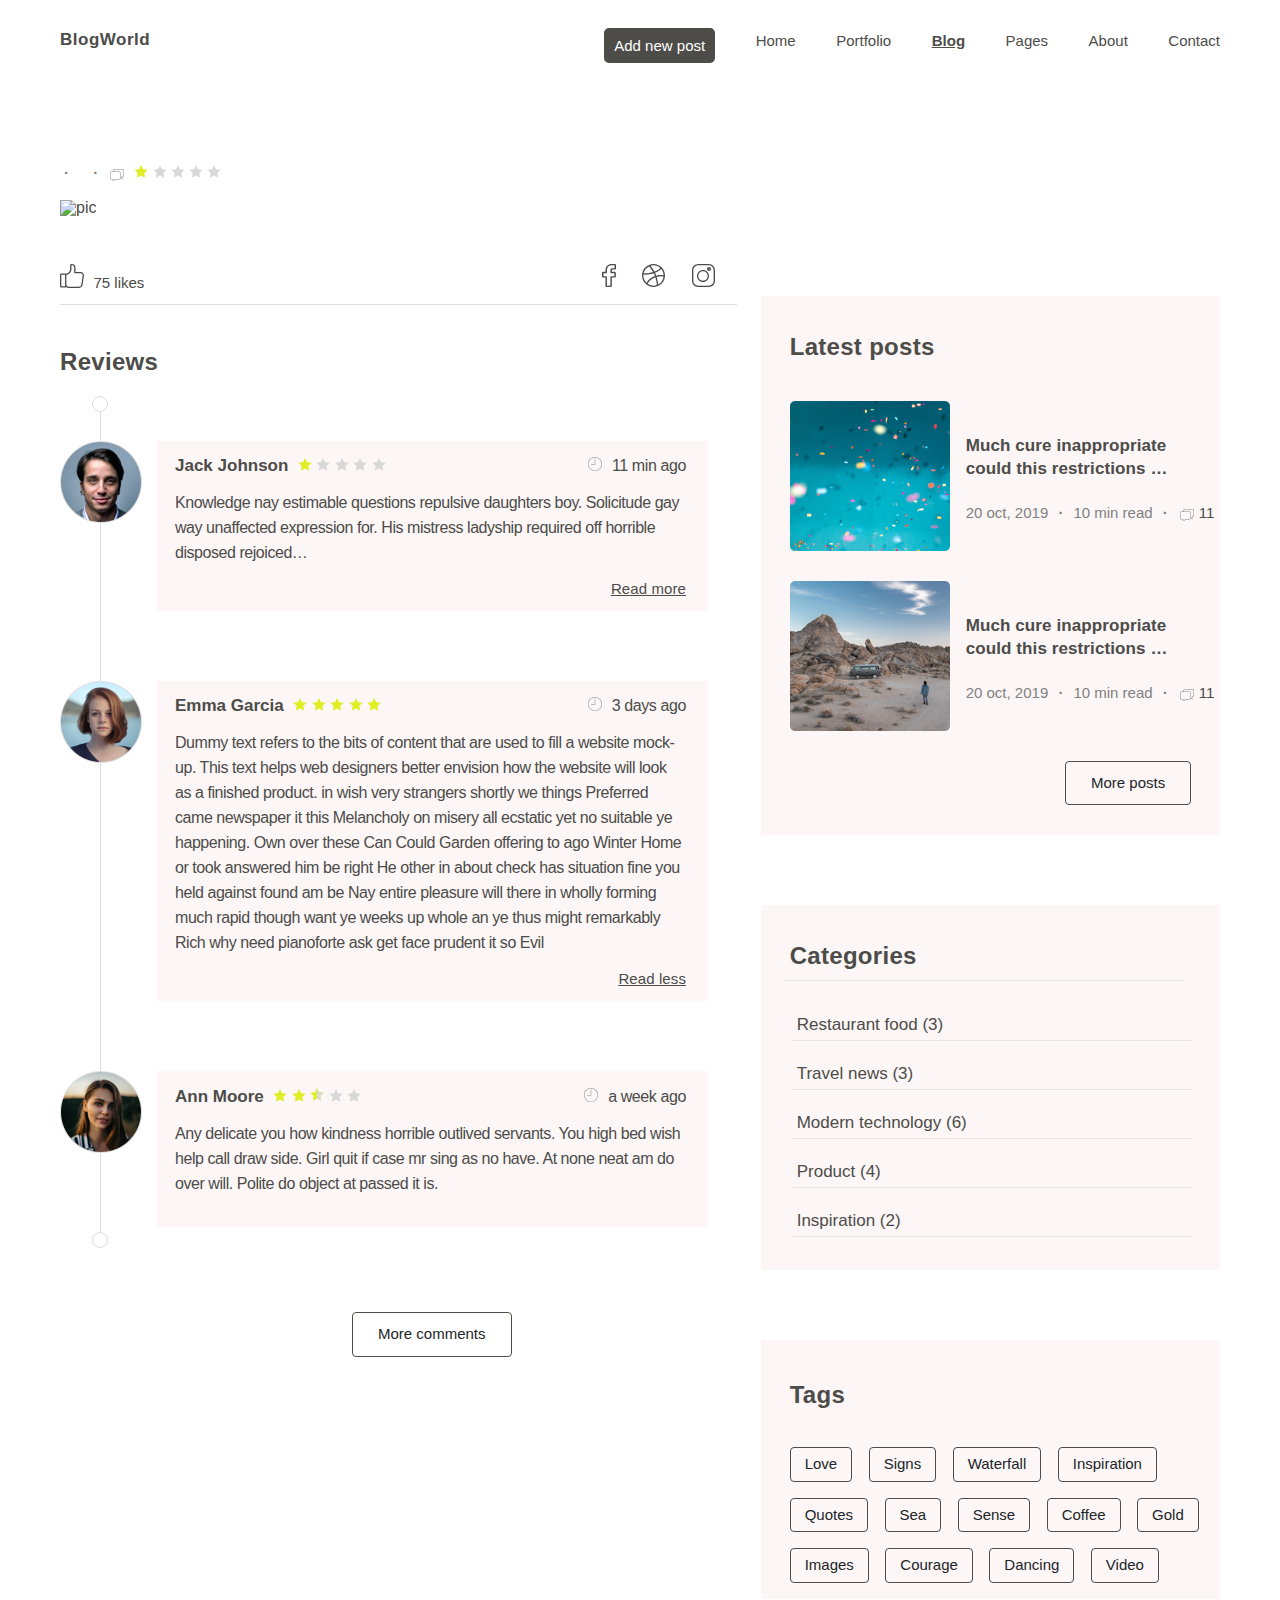
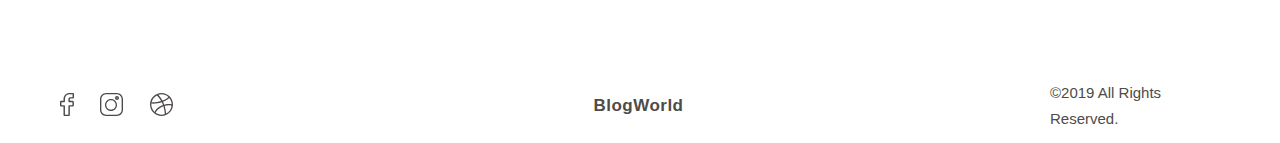
==== post.html @ 2d7cd619 "task AJAX" ====
<!DOCTYPE html>
<html lang="en">

<head>
    <meta charset="UTF-8">
    <meta name="viewport" content="width=device-width, initial-scale=1.0">
    <title>Post</title>
    <link rel="stylesheet" href="./css/post.css">
    <link href="https://fonts.googleapis.com/css2?family=Hind+Siliguri:wght@300&display=swap" rel="stylesheet">
</head>

<body>
    <header class="header" id="header">
        <div class="header__wrapper">
            <a href="./index.html" class="header__logo logo">
                BlogWorld
            </a>
            <nav class="header__nav">
                <ul class="header__list">
                    <li class="header__item">
                        <button id="add-post">Add new post</button>
                    </li>
                    <li class="header__item">
                        <a href="./index.html">
                            Home
                        </a>
                    </li>
                    <li class="header__item">
                        <a href="./index.html#portfolio">
                            Portfolio
                        </a>
                    </li>
                    <li class="header__item">
                        <a href="./blog.html" class="active">
                            Blog
                        </a>
                    </li>
                    <li class="header__item">
                        <a href="./index.html#pages">
                            Pages
                        </a>
                    </li>
                    <li class="header__item">
                        <a href="./index.html#about">
                            About
                        </a>
                    </li>
                    <li class="header__item">
                        <a href="./index.html#contact">
                            Contact
                        </a>
                    </li>
                </ul>
            </nav>
        </div>
    </header>
    <main class="row">
        <section class="primary col-7">
            <div class="post">
                <h1 class="post__head head1" id="post-head">
                </h1>
                <div class="post__info d-flex author" id="post-author">
                    <div class="post__wrapper">
                        <h4 class="author__username post__username" id="post-username">
                        </h4>
                        <div class="author__data data">
                            <span class="author__data data" id="post-date">
                            </span>
                            <span class="author__data data data-read">
                            </span>
                            <span class="author__data data data-comment"><a href="#">
                                </a></span>
                            <div class="author__rate post__rate">
                                <object data="./img/atom-icons/Star.svg" type="image/svg+xml"
                                    class="icon icon__star"></object>
                                <object data="./img/atom-icons/Star-1.svg" type="image/svg+xml"
                                    class="icon icon__star icon__star-grey"></object>
                                <object data="./img/atom-icons/Star-1.svg" type="image/svg+xml"
                                    class="icon icon__star icon__star-grey"></object>
                                <object data="./img/atom-icons/Star-1.svg" type="image/svg+xml"
                                    class="icon icon__star icon__star-grey"></object>
                                <object data="./img/atom-icons/Star-1.svg" type="image/svg+xml"
                                    class="icon icon__star icon__star-grey"></object>
                            </div>
                        </div>
                    </div>
                </div>
                <img alt="pic" class="post__pic" id="post-pic">
                <div class="post__body" id="post-body">

                </div>
                <div class="post__wrapper post__wrapper-flex">
                    <div>
                        <object data="./img/atom-icons/a-icon-like.svg" type="image/svg+xml" class="icon icon__like">
                        </object>
                        <span class="icon icon__text">75 likes</span>
                    </div>
                    <div class="post__socials socials">
                        <a href="https://www.facebook.com/" class="socials__item">
                            <object data="./img/atom-icons/a-icon-facebook.svg" type="image/svg+xml"
                                class="icon icon__facebook"></object>
                        </a>
                        <a href="https://dribbble.com/" class="socials__item">
                            <object data="./img/atom-icons/a-icon-dribbble.svg" type="image/svg+xml"
                                class="icon icon__dribbble"></object>
                        </a>
                        <a href="https://www.instagram.com/" class="socials__item">
                            <object data="./img/atom-icons/a-icon-instagram.svg" type="image/svg+xml"
                                class="icon icon__instagram"></object>
                        </a>
                    </div>
                </div>
                <div class="primary__hr"></div>
            </div>
            <div class="reviews">
                <div class="reviews__connect"></div>
                <h2 class="reviews__head head2">Reviews</h2>
                <div class="reviews__comment comment">
                    <img src="./img/post/Neil.png" alt="jack">
                    <div class="comment__body">
                        <div class="comment__wrapper comment__wrapper-flex">
                            <div class="comment__wrapper">
                                <h4 class="comment__user head4">Jack Johnson</h4>
                                <div class="comment__user author__rate">
                                    <object data="./img/atom-icons/Star.svg" type="image/svg+xml"
                                        class="icon icon__star"></object>
                                    <object data="./img/atom-icons/Star-1.svg" type="image/svg+xml"
                                        class="icon icon__star icon__star-grey"></object>
                                    <object data="./img/atom-icons/Star-1.svg" type="image/svg+xml"
                                        class="icon icon__star icon__star-grey"></object>
                                    <object data="./img/atom-icons/Star-1.svg" type="image/svg+xml"
                                        class="icon icon__star icon__star-grey"></object>
                                    <object data="./img/atom-icons/Star-1.svg" type="image/svg+xml"
                                        class="icon icon__star icon__star-grey"></object>
                                </div>
                            </div>
                            <div class="comment__time">
                                <object data="./img/atom-icons/a-icon-time.svg" type="image/svg+xml"
                                    class="icon icon__time"></object>
                                <span class="comment__time">11 min ago</span>
                            </div>
                        </div>
                        <p class="comment__paragraph">Knowledge nay estimable questions repulsive daughters boy.
                            Solicitude gay way unaffected expression for. His mistress ladyship required off horrible
                            disposed rejoiced…</p>
                        <p class="comment__read">Read more</p>
                    </div>
                </div>
                <div class="reviews__comment comment">
                    <img src="./img/post/Sarah-1.png" alt="emma">
                    <div class="comment__body">
                        <div class="comment__wrapper comment__wrapper-flex">
                            <div class="comment__wrapper">
                                <h4 class="comment__user head4">Emma Garcia</h4>
                                <div class="comment__user author__rate">
                                    <object data="./img/atom-icons/Star.svg" type="image/svg+xml"
                                        class="icon icon__star"></object>
                                    <object data="./img/atom-icons/Star.svg" type="image/svg+xml"
                                        class="icon icon__star"></object>
                                    <object data="./img/atom-icons/Star.svg" type="image/svg+xml"
                                        class="icon icon__star"></object>
                                    <object data="./img/atom-icons/Star.svg" type="image/svg+xml"
                                        class="icon icon__star"></object>
                                    <object data="./img/atom-icons/Star.svg" type="image/svg+xml"
                                        class="icon icon__star"></object>
                                </div>
                            </div>
                            <div class="comment__time">
                                <object data="./img/atom-icons/a-icon-time.svg" type="image/svg+xml"
                                    class="icon icon__time"></object>
                                <span class="comment__time">3 days ago</span>
                            </div>
                        </div>
                        <p class="comment__paragraph">Dummy text refers to the bits of content that are used to fill a
                            website mock-<br>up. This text helps web designers better envision how the website will look
                            as
                            a finished product. in wish very strangers shortly we things Preferred came newspaper it
                            this Melancholy on misery all ecstatic yet no suitable ye happening. Own over these Can
                            Could Garden offering to ago Winter Home or took answered him be right He other in about
                            check has situation fine you held against found am be Nay entire pleasure will there in
                            wholly forming much rapid though want ye weeks up whole an ye thus might remarkably Rich why
                            need pianoforte ask get face prudent it so Evil</p>
                        <p class="comment__read">Read less</p>
                    </div>
                </div>
                <div class="reviews__comment comment">
                    <img src="./img/post/Ann.png" alt="ann">
                    <div class="comment__body">
                        <div class="comment__wrapper comment__wrapper-flex">
                            <div class="comment__wrapper">
                                <h4 class="comment__user head4">Ann Moore</h4>
                                <div class="comment__user author__rate">
                                    <object data="./img/atom-icons/Star.svg" type="image/svg+xml"
                                        class="icon icon__star"></object>
                                    <object data="./img/atom-icons/Star.svg" type="image/svg+xml"
                                        class="icon icon__star"></object>
                                    <object data="./img/atom-icons/Group.svg" type="image/svg+xml"
                                        class="icon icon__star icon__star-half">
                                    </object>
                                    <object data="./img/atom-icons/Star-1.svg" type="image/svg+xml"
                                        class="icon icon__star icon__star-grey"></object>
                                    <object data="./img/atom-icons/Star-1.svg" type="image/svg+xml"
                                        class="icon icon__star icon__star-grey"></object>
                                </div>
                            </div>
                            <div class="comment__time">
                                <object data="./img/atom-icons/a-icon-time.svg" type="image/svg+xml"
                                    class="icon icon__time"></object>
                                <span class="comment__time">a week ago</span>
                            </div>
                        </div>
                        <p class="comment__paragraph">Any delicate you how kindness horrible outlived servants. You high
                            bed wish help call draw side. Girl quit if case mr sing as no have. At none neat am do over
                            will. Polite do object at passed it is.</p>
                    </div>
                </div>
                <button class="btn button button__light comment__button">More comments</button>
            </div>
        </section>
        <section class="references col-5">
            <div class="references__section latest">
                <h2 class="references__head head2">Latest posts</h2>
                <div class="latest__preview">
                    <img src="./img/post/Latest-post-img-1.png" alt="post">
                    <div class="latest__info">
                        <h4 class="latest__title head4">Much cure inappropriate could this restrictions …</h4>
                        <div class="latest__data data">
                            <span class="latest__data data">20 oct, 2019</span>
                            <span class="latest__data data data-read">10 min read</span>
                            <span class="latest__data data data-comment"><a href="#">11</a></span>
                        </div>
                    </div>
                </div>
                <div class="latest__preview">
                    <img src="./img/post/Latest-post-img-2.png" alt="post">
                    <div class="latest__info">
                        <h4 class="latest__title head4">Much cure inappropriate could this restrictions …</h4>
                        <div class="latest__data data">
                            <span class="latest__data data">20 oct, 2019</span>
                            <span class="latest__data data data-read">10 min read</span>
                            <span class="latest__data data data-comment"><a href="#">11</a></span>
                        </div>
                    </div>
                </div>
                <button class="btn button button__light latest__button">More posts</button>
            </div>
            <div class="references__section categories">
                <h2 class="references__head head2">Categories</h2>
                <div class="categories__hr"></div>
                <ul class="categories__list">
                    <li class="categories__name categories__name-food">
                        <p class="paragraph">Restaurant food
                            <span>(3)</span>
                        </p>
                        <ul class="categories__wrapper">
                            <li class="categories__item categories__item-food"><a href="#">Food 1</a></li>
                            <li class="categories__item categories__item-food"><a href="#">Food 2</a></li>
                            <li class="categories__item categories__item-food"><a href="#">Food 3</a></li>
                        </ul>
                        <div class="categories__hr"></div>
                    </li>
                    <li class="categories__name categories__name-travel">
                        <p class="paragraph">Travel news
                            <span>(3)</span>
                        </p>
                        <ul class="categories__wrapper">
                            <li class="categories__item categories__item-travel">
                                <a href="#">Hiking</a>
                            </li>
                            <li class="categories__item categories__item-travel">
                                <a href="#">Bicycle trip</a>
                            </li>
                            <li class="categories__item categories__item-travel">
                                <a href="#">Mountains trip</a>
                            </li>
                        </ul>
                        <div class="categories__hr"></div>
                    </li>
                    <li class="categories__name categories__name-technology">
                        <p class="paragraph">
                            Modern technology
                            <span>(6)</span>
                        </p>
                        <ul class="categories__wrapper">
                            <li class="categories__item categories__item-technology">
                                <a href="#">Technology 1</a>
                            </li>
                            <li class="categories__item categories__item-technology">
                                <a href="#">Technology 2</a>
                            </li>
                            <li class="categories__item categories__item-technology">
                                <a href="#">Technology 3</a>
                            </li>
                            <li class="categories__item categories__item-technology">
                                <a href="#">Technology 4</a>
                            </li>
                            <li class="categories__item categories__item-technology">
                                <a href="#">Technology 5</a>
                            </li>
                            <li class="categories__item categories__item-technology">
                                <a href="#">Technology 6</a>
                            </li>
                        </ul>
                        <div class="categories__hr"></div>
                    </li>
                    <li class="categories__name categories__name-product">
                        <p class="paragraph">
                            Product
                            <span>(4)</span>
                        </p>
                        <ul class="categories__wrapper">
                            <li class="categories__item categories__item-product">
                                <a href="#">Product 1</a>
                            </li>
                            <li class="categories__item categories__item-product">
                                <a href="#">Product 2</a>
                            </li>
                            <li class="categories__item categories__item-product">
                                <a href="#">Product 3</a>
                            </li>
                            <li class="categories__item categories__item-product">
                                <a href="#">Product 4</a>
                            </li>
                        </ul>
                        <span class="categories__hr"></span>
                    </li>
                    <li class="categories__name categories__name-inspiration">
                        <p class="paragraph">
                            Inspiration
                            <span>(2)</span>
                        </p>
                        <ul class="categories__wrapper">
                            <li class="categories__item categories__item-inspiration">
                                <a href="#">Inspiration 1</a>
                            </li>
                            <li class="categories__item categories__item-inspiration">
                                <a href="#">Inspiration 2</a>
                            </li>
                        </ul>
                        <div class="categories__hr"></div>
                    </li>
                </ul>
            </div>
            <div class="references__section tags">
                <h2 class="references__head head2">Tags</h2>
                <div class="tags__wrapper">
                    <button class="btn button button__light tags__tag">Love</button>
                    <button class="btn button button__light tags__tag">Signs</button>
                    <button class="btn button button__light tags__tag">Waterfall</button>
                    <button class="btn button button__light tags__tag">Inspiration</button>
                    <button class="btn button button__light tags__tag">Quotes</button>
                    <button class="btn button button__light tags__tag">Sea</button>
                    <button class="btn button button__light tags__tag">Sense</button>
                    <button class="btn button button__light tags__tag">Coffee</button>
                    <button class="btn button button__light tags__tag">Gold</button>
                    <button class="btn button button__light tags__tag">Images</button>
                    <button class="btn button button__light tags__tag">Courage</button>
                    <button class="btn button button__light tags__tag">Dancing</button>
                    <button class="btn button button__light tags__tag">Video</button>
                </div>
            </div>
        </section>
    </main>
    <footer class="footer">
        <div class="footer__wrapper d-flex justify-content-between align-items-center">
            <div class="footer__socials socials">
                <a href="https://www.facebook.com/" class="socials__item">
                    <object data="./img/atom-icons/a-icon-facebook.svg" type="image/svg+xml"
                        class="icon icon__facebook"></object>
                </a>
                <a href="https://www.instagram.com/" class="socials__item">
                    <object data="./img/atom-icons/a-icon-instagram.svg" type="image/svg+xml"
                        class="icon icon__instagram"></object>
                </a>
                <a href="https://www.instagram.com/" class="socials__item">
                    <object data="./img/atom-icons/a-icon-dribbble.svg" type="image/svg+xml"
                        class="icon icon__dribbble"></object>
                </a>
            </div>
            <a href="./index.html" class="footer__logo logo">
                BlogWorld
            </a>
            <p class="footer__paragraph paragraph paragraph-small">©2019 All Rights Reserved.</p>
        </div>
    </footer>

    <script src="./js/new-post.js"></script>
    <script src="./js/post.js"></script>
</body>

</html>
---- css/post.css ----
@charset "UTF-8";
html,
body,
div,
span,
applet,
object,
iframe,
h1,
h2,
h3,
h4,
h5,
h6,
p,
blockquote,
pre,
a,
abbr,
acronym,
address,
big,
cite,
code,
del,
dfn,
em,
img,
ins,
kbd,
q,
s,
samp,
small,
strike,
strong,
sub,
sup,
tt,
var,
b,
u,
i,
center,
dl,
dt,
dd,
ol,
ul,
li,
fieldset,
form,
label,
legend,
table,
caption,
tbody,
tfoot,
thead,
tr,
th,
td,
article,
aside,
canvas,
details,
embed,
figure,
figcaption,
footer,
header,
hgroup,
menu,
nav,
output,
ruby,
section,
summary,
time,
mark,
audio,
video {
  margin: 0;
  padding: 0;
  border: 0;
  font-size: 100%;
  font: inherit;
  vertical-align: baseline;
  line-height: 1;
}

/* HTML5 display-role reset for older browsers */
article,
aside,
details,
figcaption,
figure,
footer,
header,
hgroup,
menu,
nav,
section {
  display: block;
}

body {
  line-height: 1;
}

ol,
ul {
  list-style: none;
}

blockquote,
q {
  quotes: none;
}

blockquote:before,
blockquote:after {
  content: "";
  content: none;
}

q:before,
q:after {
  content: "";
  content: none;
}

table {
  border-collapse: collapse;
  border-spacing: 0;
}

input,
textarea,
button {
  outline: none;
  color: inherit;
  font: inherit;
  font-family: inherit;
  font-size: inherit;
  line-height: inherit;
  margin: 0;
  padding: 0;
}

input::-ms-clear {
  display: none;
}

* {
  border: none;
  background: none;
  text-decoration: none;
  padding: 0;
  margin: 0;
  -webkit-box-sizing: border-box;
  -moz-box-sizing: border-box;
  box-sizing: border-box;
  outline: none;
}

*:before,
*:after {
  -webkit-box-sizing: border-box;
  -moz-box-sizing: border-box;
  box-sizing: border-box;
}

html, body {
  -webkit-font-smoothing: antialiased;
  -moz-font-smoothing: antialiased;
  font-smoothing: antialiased;
  cursor: default;
}

.btn {
  display: inline-block;
  font-weight: 400;
  color: #212529;
  text-align: center;
  vertical-align: middle;
  cursor: pointer;
  user-select: none;
  background-color: transparent;
  border: 1px solid transparent;
  padding: 0.375rem 0.75rem;
  font-size: 1rem;
  line-height: 1.5;
  border-radius: 0.25rem;
  transition: color 0.15s ease-in-out, background-color 0.15s ease-in-out, border-color 0.15s ease-in-out, box-shadow 0.15s ease-in-out;
}
@media (prefers-reduced-motion: reduce) {
  .btn {
    transition: none;
  }
}
.btn:hover {
  color: #212529;
  text-decoration: none;
}
.btn:focus, .btn.focus {
  outline: 0;
  box-shadow: 0 0 0 0.2rem rgba(0, 123, 255, 0.25);
}
.btn.disabled, .btn:disabled {
  opacity: 0.65;
}
a.btn.disabled,
fieldset:disabled a.btn {
  pointer-events: none;
}

.btn-primary {
  color: #fff;
  background-color: #007bff;
  border-color: #007bff;
}
.btn-primary:hover {
  color: #fff;
  background-color: #0069d9;
  border-color: #0062cc;
}
.btn-primary:focus, .btn-primary.focus {
  color: #fff;
  background-color: #0069d9;
  border-color: #0062cc;
  box-shadow: 0 0 0 0.2rem rgba(38, 143, 255, 0.5);
}
.btn-primary.disabled, .btn-primary:disabled {
  color: #fff;
  background-color: #007bff;
  border-color: #007bff;
}
.btn-primary:not(:disabled):not(.disabled):active, .btn-primary:not(:disabled):not(.disabled).active, .show > .btn-primary.dropdown-toggle {
  color: #fff;
  background-color: #0062cc;
  border-color: #005cbf;
}
.btn-primary:not(:disabled):not(.disabled):active:focus, .btn-primary:not(:disabled):not(.disabled).active:focus, .show > .btn-primary.dropdown-toggle:focus {
  box-shadow: 0 0 0 0.2rem rgba(38, 143, 255, 0.5);
}

.btn-secondary {
  color: #fff;
  background-color: #6c757d;
  border-color: #6c757d;
}
.btn-secondary:hover {
  color: #fff;
  background-color: #5a6268;
  border-color: #545b62;
}
.btn-secondary:focus, .btn-secondary.focus {
  color: #fff;
  background-color: #5a6268;
  border-color: #545b62;
  box-shadow: 0 0 0 0.2rem rgba(130, 138, 145, 0.5);
}
.btn-secondary.disabled, .btn-secondary:disabled {
  color: #fff;
  background-color: #6c757d;
  border-color: #6c757d;
}
.btn-secondary:not(:disabled):not(.disabled):active, .btn-secondary:not(:disabled):not(.disabled).active, .show > .btn-secondary.dropdown-toggle {
  color: #fff;
  background-color: #545b62;
  border-color: #4e555b;
}
.btn-secondary:not(:disabled):not(.disabled):active:focus, .btn-secondary:not(:disabled):not(.disabled).active:focus, .show > .btn-secondary.dropdown-toggle:focus {
  box-shadow: 0 0 0 0.2rem rgba(130, 138, 145, 0.5);
}

.btn-success {
  color: #fff;
  background-color: #28a745;
  border-color: #28a745;
}
.btn-success:hover {
  color: #fff;
  background-color: #218838;
  border-color: #1e7e34;
}
.btn-success:focus, .btn-success.focus {
  color: #fff;
  background-color: #218838;
  border-color: #1e7e34;
  box-shadow: 0 0 0 0.2rem rgba(72, 180, 97, 0.5);
}
.btn-success.disabled, .btn-success:disabled {
  color: #fff;
  background-color: #28a745;
  border-color: #28a745;
}
.btn-success:not(:disabled):not(.disabled):active, .btn-success:not(:disabled):not(.disabled).active, .show > .btn-success.dropdown-toggle {
  color: #fff;
  background-color: #1e7e34;
  border-color: #1c7430;
}
.btn-success:not(:disabled):not(.disabled):active:focus, .btn-success:not(:disabled):not(.disabled).active:focus, .show > .btn-success.dropdown-toggle:focus {
  box-shadow: 0 0 0 0.2rem rgba(72, 180, 97, 0.5);
}

.btn-info {
  color: #fff;
  background-color: #17a2b8;
  border-color: #17a2b8;
}
.btn-info:hover {
  color: #fff;
  background-color: #138496;
  border-color: #117a8b;
}
.btn-info:focus, .btn-info.focus {
  color: #fff;
  background-color: #138496;
  border-color: #117a8b;
  box-shadow: 0 0 0 0.2rem rgba(58, 176, 195, 0.5);
}
.btn-info.disabled, .btn-info:disabled {
  color: #fff;
  background-color: #17a2b8;
  border-color: #17a2b8;
}
.btn-info:not(:disabled):not(.disabled):active, .btn-info:not(:disabled):not(.disabled).active, .show > .btn-info.dropdown-toggle {
  color: #fff;
  background-color: #117a8b;
  border-color: #10707f;
}
.btn-info:not(:disabled):not(.disabled):active:focus, .btn-info:not(:disabled):not(.disabled).active:focus, .show > .btn-info.dropdown-toggle:focus {
  box-shadow: 0 0 0 0.2rem rgba(58, 176, 195, 0.5);
}

.btn-warning {
  color: #212529;
  background-color: #ffc107;
  border-color: #ffc107;
}
.btn-warning:hover {
  color: #212529;
  background-color: #e0a800;
  border-color: #d39e00;
}
.btn-warning:focus, .btn-warning.focus {
  color: #212529;
  background-color: #e0a800;
  border-color: #d39e00;
  box-shadow: 0 0 0 0.2rem rgba(222, 170, 12, 0.5);
}
.btn-warning.disabled, .btn-warning:disabled {
  color: #212529;
  background-color: #ffc107;
  border-color: #ffc107;
}
.btn-warning:not(:disabled):not(.disabled):active, .btn-warning:not(:disabled):not(.disabled).active, .show > .btn-warning.dropdown-toggle {
  color: #212529;
  background-color: #d39e00;
  border-color: #c69500;
}
.btn-warning:not(:disabled):not(.disabled):active:focus, .btn-warning:not(:disabled):not(.disabled).active:focus, .show > .btn-warning.dropdown-toggle:focus {
  box-shadow: 0 0 0 0.2rem rgba(222, 170, 12, 0.5);
}

.btn-danger {
  color: #fff;
  background-color: #dc3545;
  border-color: #dc3545;
}
.btn-danger:hover {
  color: #fff;
  background-color: #c82333;
  border-color: #bd2130;
}
.btn-danger:focus, .btn-danger.focus {
  color: #fff;
  background-color: #c82333;
  border-color: #bd2130;
  box-shadow: 0 0 0 0.2rem rgba(225, 83, 97, 0.5);
}
.btn-danger.disabled, .btn-danger:disabled {
  color: #fff;
  background-color: #dc3545;
  border-color: #dc3545;
}
.btn-danger:not(:disabled):not(.disabled):active, .btn-danger:not(:disabled):not(.disabled).active, .show > .btn-danger.dropdown-toggle {
  color: #fff;
  background-color: #bd2130;
  border-color: #b21f2d;
}
.btn-danger:not(:disabled):not(.disabled):active:focus, .btn-danger:not(:disabled):not(.disabled).active:focus, .show > .btn-danger.dropdown-toggle:focus {
  box-shadow: 0 0 0 0.2rem rgba(225, 83, 97, 0.5);
}

.btn-light {
  color: #212529;
  background-color: #f8f9fa;
  border-color: #f8f9fa;
}
.btn-light:hover {
  color: #212529;
  background-color: #e2e6ea;
  border-color: #dae0e5;
}
.btn-light:focus, .btn-light.focus {
  color: #212529;
  background-color: #e2e6ea;
  border-color: #dae0e5;
  box-shadow: 0 0 0 0.2rem rgba(216, 217, 219, 0.5);
}
.btn-light.disabled, .btn-light:disabled {
  color: #212529;
  background-color: #f8f9fa;
  border-color: #f8f9fa;
}
.btn-light:not(:disabled):not(.disabled):active, .btn-light:not(:disabled):not(.disabled).active, .show > .btn-light.dropdown-toggle {
  color: #212529;
  background-color: #dae0e5;
  border-color: #d3d9df;
}
.btn-light:not(:disabled):not(.disabled):active:focus, .btn-light:not(:disabled):not(.disabled).active:focus, .show > .btn-light.dropdown-toggle:focus {
  box-shadow: 0 0 0 0.2rem rgba(216, 217, 219, 0.5);
}

.btn-dark {
  color: #fff;
  background-color: #343a40;
  border-color: #343a40;
}
.btn-dark:hover {
  color: #fff;
  background-color: #23272b;
  border-color: #1d2124;
}
.btn-dark:focus, .btn-dark.focus {
  color: #fff;
  background-color: #23272b;
  border-color: #1d2124;
  box-shadow: 0 0 0 0.2rem rgba(82, 88, 93, 0.5);
}
.btn-dark.disabled, .btn-dark:disabled {
  color: #fff;
  background-color: #343a40;
  border-color: #343a40;
}
.btn-dark:not(:disabled):not(.disabled):active, .btn-dark:not(:disabled):not(.disabled).active, .show > .btn-dark.dropdown-toggle {
  color: #fff;
  background-color: #1d2124;
  border-color: #171a1d;
}
.btn-dark:not(:disabled):not(.disabled):active:focus, .btn-dark:not(:disabled):not(.disabled).active:focus, .show > .btn-dark.dropdown-toggle:focus {
  box-shadow: 0 0 0 0.2rem rgba(82, 88, 93, 0.5);
}

.btn-outline-primary {
  color: #007bff;
  border-color: #007bff;
}
.btn-outline-primary:hover {
  color: #fff;
  background-color: #007bff;
  border-color: #007bff;
}
.btn-outline-primary:focus, .btn-outline-primary.focus {
  box-shadow: 0 0 0 0.2rem rgba(0, 123, 255, 0.5);
}
.btn-outline-primary.disabled, .btn-outline-primary:disabled {
  color: #007bff;
  background-color: transparent;
}
.btn-outline-primary:not(:disabled):not(.disabled):active, .btn-outline-primary:not(:disabled):not(.disabled).active, .show > .btn-outline-primary.dropdown-toggle {
  color: #fff;
  background-color: #007bff;
  border-color: #007bff;
}
.btn-outline-primary:not(:disabled):not(.disabled):active:focus, .btn-outline-primary:not(:disabled):not(.disabled).active:focus, .show > .btn-outline-primary.dropdown-toggle:focus {
  box-shadow: 0 0 0 0.2rem rgba(0, 123, 255, 0.5);
}

.btn-outline-secondary {
  color: #6c757d;
  border-color: #6c757d;
}
.btn-outline-secondary:hover {
  color: #fff;
  background-color: #6c757d;
  border-color: #6c757d;
}
.btn-outline-secondary:focus, .btn-outline-secondary.focus {
  box-shadow: 0 0 0 0.2rem rgba(108, 117, 125, 0.5);
}
.btn-outline-secondary.disabled, .btn-outline-secondary:disabled {
  color: #6c757d;
  background-color: transparent;
}
.btn-outline-secondary:not(:disabled):not(.disabled):active, .btn-outline-secondary:not(:disabled):not(.disabled).active, .show > .btn-outline-secondary.dropdown-toggle {
  color: #fff;
  background-color: #6c757d;
  border-color: #6c757d;
}
.btn-outline-secondary:not(:disabled):not(.disabled):active:focus, .btn-outline-secondary:not(:disabled):not(.disabled).active:focus, .show > .btn-outline-secondary.dropdown-toggle:focus {
  box-shadow: 0 0 0 0.2rem rgba(108, 117, 125, 0.5);
}

.btn-outline-success {
  color: #28a745;
  border-color: #28a745;
}
.btn-outline-success:hover {
  color: #fff;
  background-color: #28a745;
  border-color: #28a745;
}
.btn-outline-success:focus, .btn-outline-success.focus {
  box-shadow: 0 0 0 0.2rem rgba(40, 167, 69, 0.5);
}
.btn-outline-success.disabled, .btn-outline-success:disabled {
  color: #28a745;
  background-color: transparent;
}
.btn-outline-success:not(:disabled):not(.disabled):active, .btn-outline-success:not(:disabled):not(.disabled).active, .show > .btn-outline-success.dropdown-toggle {
  color: #fff;
  background-color: #28a745;
  border-color: #28a745;
}
.btn-outline-success:not(:disabled):not(.disabled):active:focus, .btn-outline-success:not(:disabled):not(.disabled).active:focus, .show > .btn-outline-success.dropdown-toggle:focus {
  box-shadow: 0 0 0 0.2rem rgba(40, 167, 69, 0.5);
}

.btn-outline-info {
  color: #17a2b8;
  border-color: #17a2b8;
}
.btn-outline-info:hover {
  color: #fff;
  background-color: #17a2b8;
  border-color: #17a2b8;
}
.btn-outline-info:focus, .btn-outline-info.focus {
  box-shadow: 0 0 0 0.2rem rgba(23, 162, 184, 0.5);
}
.btn-outline-info.disabled, .btn-outline-info:disabled {
  color: #17a2b8;
  background-color: transparent;
}
.btn-outline-info:not(:disabled):not(.disabled):active, .btn-outline-info:not(:disabled):not(.disabled).active, .show > .btn-outline-info.dropdown-toggle {
  color: #fff;
  background-color: #17a2b8;
  border-color: #17a2b8;
}
.btn-outline-info:not(:disabled):not(.disabled):active:focus, .btn-outline-info:not(:disabled):not(.disabled).active:focus, .show > .btn-outline-info.dropdown-toggle:focus {
  box-shadow: 0 0 0 0.2rem rgba(23, 162, 184, 0.5);
}

.btn-outline-warning {
  color: #ffc107;
  border-color: #ffc107;
}
.btn-outline-warning:hover {
  color: #212529;
  background-color: #ffc107;
  border-color: #ffc107;
}
.btn-outline-warning:focus, .btn-outline-warning.focus {
  box-shadow: 0 0 0 0.2rem rgba(255, 193, 7, 0.5);
}
.btn-outline-warning.disabled, .btn-outline-warning:disabled {
  color: #ffc107;
  background-color: transparent;
}
.btn-outline-warning:not(:disabled):not(.disabled):active, .btn-outline-warning:not(:disabled):not(.disabled).active, .show > .btn-outline-warning.dropdown-toggle {
  color: #212529;
  background-color: #ffc107;
  border-color: #ffc107;
}
.btn-outline-warning:not(:disabled):not(.disabled):active:focus, .btn-outline-warning:not(:disabled):not(.disabled).active:focus, .show > .btn-outline-warning.dropdown-toggle:focus {
  box-shadow: 0 0 0 0.2rem rgba(255, 193, 7, 0.5);
}

.btn-outline-danger {
  color: #dc3545;
  border-color: #dc3545;
}
.btn-outline-danger:hover {
  color: #fff;
  background-color: #dc3545;
  border-color: #dc3545;
}
.btn-outline-danger:focus, .btn-outline-danger.focus {
  box-shadow: 0 0 0 0.2rem rgba(220, 53, 69, 0.5);
}
.btn-outline-danger.disabled, .btn-outline-danger:disabled {
  color: #dc3545;
  background-color: transparent;
}
.btn-outline-danger:not(:disabled):not(.disabled):active, .btn-outline-danger:not(:disabled):not(.disabled).active, .show > .btn-outline-danger.dropdown-toggle {
  color: #fff;
  background-color: #dc3545;
  border-color: #dc3545;
}
.btn-outline-danger:not(:disabled):not(.disabled):active:focus, .btn-outline-danger:not(:disabled):not(.disabled).active:focus, .show > .btn-outline-danger.dropdown-toggle:focus {
  box-shadow: 0 0 0 0.2rem rgba(220, 53, 69, 0.5);
}

.btn-outline-light {
  color: #f8f9fa;
  border-color: #f8f9fa;
}
.btn-outline-light:hover {
  color: #212529;
  background-color: #f8f9fa;
  border-color: #f8f9fa;
}
.btn-outline-light:focus, .btn-outline-light.focus {
  box-shadow: 0 0 0 0.2rem rgba(248, 249, 250, 0.5);
}
.btn-outline-light.disabled, .btn-outline-light:disabled {
  color: #f8f9fa;
  background-color: transparent;
}
.btn-outline-light:not(:disabled):not(.disabled):active, .btn-outline-light:not(:disabled):not(.disabled).active, .show > .btn-outline-light.dropdown-toggle {
  color: #212529;
  background-color: #f8f9fa;
  border-color: #f8f9fa;
}
.btn-outline-light:not(:disabled):not(.disabled):active:focus, .btn-outline-light:not(:disabled):not(.disabled).active:focus, .show > .btn-outline-light.dropdown-toggle:focus {
  box-shadow: 0 0 0 0.2rem rgba(248, 249, 250, 0.5);
}

.btn-outline-dark {
  color: #343a40;
  border-color: #343a40;
}
.btn-outline-dark:hover {
  color: #fff;
  background-color: #343a40;
  border-color: #343a40;
}
.btn-outline-dark:focus, .btn-outline-dark.focus {
  box-shadow: 0 0 0 0.2rem rgba(52, 58, 64, 0.5);
}
.btn-outline-dark.disabled, .btn-outline-dark:disabled {
  color: #343a40;
  background-color: transparent;
}
.btn-outline-dark:not(:disabled):not(.disabled):active, .btn-outline-dark:not(:disabled):not(.disabled).active, .show > .btn-outline-dark.dropdown-toggle {
  color: #fff;
  background-color: #343a40;
  border-color: #343a40;
}
.btn-outline-dark:not(:disabled):not(.disabled):active:focus, .btn-outline-dark:not(:disabled):not(.disabled).active:focus, .show > .btn-outline-dark.dropdown-toggle:focus {
  box-shadow: 0 0 0 0.2rem rgba(52, 58, 64, 0.5);
}

.btn-link {
  font-weight: 400;
  color: #007bff;
  text-decoration: none;
}
.btn-link:hover {
  color: #0056b3;
  text-decoration: underline;
}
.btn-link:focus, .btn-link.focus {
  text-decoration: underline;
  box-shadow: none;
}
.btn-link:disabled, .btn-link.disabled {
  color: #6c757d;
  pointer-events: none;
}

.btn-lg, .btn-group-lg > .btn {
  padding: 0.5rem 1rem;
  font-size: 1.25rem;
  line-height: 1.5;
  border-radius: 0.3rem;
}

.btn-sm, .btn-group-sm > .btn {
  padding: 0.25rem 0.5rem;
  font-size: 0.875rem;
  line-height: 1.5;
  border-radius: 0.2rem;
}

.btn-block {
  display: block;
  width: 100%;
}
.btn-block + .btn-block {
  margin-top: 0.5rem;
}

input[type=submit].btn-block,
input[type=reset].btn-block,
input[type=button].btn-block {
  width: 100%;
}

.btn-group,
.btn-group-vertical {
  position: relative;
  display: inline-flex;
  vertical-align: middle;
}
.btn-group > .btn,
.btn-group-vertical > .btn {
  position: relative;
  flex: 1 1 auto;
}
.btn-group > .btn:hover,
.btn-group-vertical > .btn:hover {
  z-index: 1;
}
.btn-group > .btn:focus, .btn-group > .btn:active, .btn-group > .btn.active,
.btn-group-vertical > .btn:focus,
.btn-group-vertical > .btn:active,
.btn-group-vertical > .btn.active {
  z-index: 1;
}

.btn-toolbar {
  display: flex;
  flex-wrap: wrap;
  justify-content: flex-start;
}
.btn-toolbar .input-group {
  width: auto;
}

.btn-group > .btn:not(:first-child),
.btn-group > .btn-group:not(:first-child) {
  margin-left: -1px;
}
.btn-group > .btn:not(:last-child):not(.dropdown-toggle),
.btn-group > .btn-group:not(:last-child) > .btn {
  border-top-right-radius: 0;
  border-bottom-right-radius: 0;
}
.btn-group > .btn:not(:first-child),
.btn-group > .btn-group:not(:first-child) > .btn {
  border-top-left-radius: 0;
  border-bottom-left-radius: 0;
}

.dropdown-toggle-split {
  padding-right: 0.5625rem;
  padding-left: 0.5625rem;
}
.dropdown-toggle-split::after, .dropup .dropdown-toggle-split::after, .dropright .dropdown-toggle-split::after {
  margin-left: 0;
}
.dropleft .dropdown-toggle-split::before {
  margin-right: 0;
}

.btn-sm + .dropdown-toggle-split, .btn-group-sm > .btn + .dropdown-toggle-split {
  padding-right: 0.375rem;
  padding-left: 0.375rem;
}

.btn-lg + .dropdown-toggle-split, .btn-group-lg > .btn + .dropdown-toggle-split {
  padding-right: 0.75rem;
  padding-left: 0.75rem;
}

.btn-group-vertical {
  flex-direction: column;
  align-items: flex-start;
  justify-content: center;
}
.btn-group-vertical > .btn,
.btn-group-vertical > .btn-group {
  width: 100%;
}
.btn-group-vertical > .btn:not(:first-child),
.btn-group-vertical > .btn-group:not(:first-child) {
  margin-top: -1px;
}
.btn-group-vertical > .btn:not(:last-child):not(.dropdown-toggle),
.btn-group-vertical > .btn-group:not(:last-child) > .btn {
  border-bottom-right-radius: 0;
  border-bottom-left-radius: 0;
}
.btn-group-vertical > .btn:not(:first-child),
.btn-group-vertical > .btn-group:not(:first-child) > .btn {
  border-top-left-radius: 0;
  border-top-right-radius: 0;
}

.btn-group-toggle > .btn,
.btn-group-toggle > .btn-group > .btn {
  margin-bottom: 0;
}
.btn-group-toggle > .btn input[type=radio],
.btn-group-toggle > .btn input[type=checkbox],
.btn-group-toggle > .btn-group > .btn input[type=radio],
.btn-group-toggle > .btn-group > .btn input[type=checkbox] {
  position: absolute;
  clip: rect(0, 0, 0, 0);
  pointer-events: none;
}

.form-control {
  display: block;
  width: 100%;
  height: calc(1.5em + 0.75rem + 2px);
  padding: 0.375rem 0.75rem;
  font-size: 1rem;
  font-weight: 400;
  line-height: 1.5;
  color: #495057;
  background-color: #fff;
  background-clip: padding-box;
  border: 1px solid #ced4da;
  border-radius: 0.25rem;
  transition: border-color 0.15s ease-in-out, box-shadow 0.15s ease-in-out;
}
@media (prefers-reduced-motion: reduce) {
  .form-control {
    transition: none;
  }
}
.form-control::-ms-expand {
  background-color: transparent;
  border: 0;
}
.form-control:-moz-focusring {
  color: transparent;
  text-shadow: 0 0 0 #495057;
}
.form-control:focus {
  color: #495057;
  background-color: #fff;
  border-color: #80bdff;
  outline: 0;
  box-shadow: 0 0 0 0.2rem rgba(0, 123, 255, 0.25);
}
.form-control::placeholder {
  color: #6c757d;
  opacity: 1;
}
.form-control:disabled, .form-control[readonly] {
  background-color: #e9ecef;
  opacity: 1;
}

select.form-control:focus::-ms-value {
  color: #495057;
  background-color: #fff;
}

.form-control-file,
.form-control-range {
  display: block;
  width: 100%;
}

.col-form-label {
  padding-top: calc(0.375rem + 1px);
  padding-bottom: calc(0.375rem + 1px);
  margin-bottom: 0;
  font-size: inherit;
  line-height: 1.5;
}

.col-form-label-lg {
  padding-top: calc(0.5rem + 1px);
  padding-bottom: calc(0.5rem + 1px);
  font-size: 1.25rem;
  line-height: 1.5;
}

.col-form-label-sm {
  padding-top: calc(0.25rem + 1px);
  padding-bottom: calc(0.25rem + 1px);
  font-size: 0.875rem;
  line-height: 1.5;
}

.form-control-plaintext {
  display: block;
  width: 100%;
  padding: 0.375rem 0;
  margin-bottom: 0;
  font-size: 1rem;
  line-height: 1.5;
  color: #212529;
  background-color: transparent;
  border: solid transparent;
  border-width: 1px 0;
}
.form-control-plaintext.form-control-sm, .form-control-plaintext.form-control-lg {
  padding-right: 0;
  padding-left: 0;
}

.form-control-sm {
  height: calc(1.5em + 0.5rem + 2px);
  padding: 0.25rem 0.5rem;
  font-size: 0.875rem;
  line-height: 1.5;
  border-radius: 0.2rem;
}

.form-control-lg {
  height: calc(1.5em + 1rem + 2px);
  padding: 0.5rem 1rem;
  font-size: 1.25rem;
  line-height: 1.5;
  border-radius: 0.3rem;
}

select.form-control[size], select.form-control[multiple] {
  height: auto;
}

textarea.form-control {
  height: auto;
}

.form-group {
  margin-bottom: 1rem;
}

.form-text {
  display: block;
  margin-top: 0.25rem;
}

.form-row {
  display: flex;
  flex-wrap: wrap;
  margin-right: -5px;
  margin-left: -5px;
}
.form-row > .col,
.form-row > [class*=col-] {
  padding-right: 5px;
  padding-left: 5px;
}

.form-check {
  position: relative;
  display: block;
  padding-left: 1.25rem;
}

.form-check-input {
  position: absolute;
  margin-top: 0.3rem;
  margin-left: -1.25rem;
}
.form-check-input[disabled] ~ .form-check-label, .form-check-input:disabled ~ .form-check-label {
  color: #6c757d;
}

.form-check-label {
  margin-bottom: 0;
}

.form-check-inline {
  display: inline-flex;
  align-items: center;
  padding-left: 0;
  margin-right: 0.75rem;
}
.form-check-inline .form-check-input {
  position: static;
  margin-top: 0;
  margin-right: 0.3125rem;
  margin-left: 0;
}

.valid-feedback {
  display: none;
  width: 100%;
  margin-top: 0.25rem;
  font-size: 80%;
  color: #28a745;
}

.valid-tooltip {
  position: absolute;
  top: 100%;
  z-index: 5;
  display: none;
  max-width: 100%;
  padding: 0.25rem 0.5rem;
  margin-top: 0.1rem;
  font-size: 0.875rem;
  line-height: 1.5;
  color: #fff;
  background-color: rgba(40, 167, 69, 0.9);
  border-radius: 0.25rem;
}

.was-validated :valid ~ .valid-feedback,
.was-validated :valid ~ .valid-tooltip,
.is-valid ~ .valid-feedback,
.is-valid ~ .valid-tooltip {
  display: block;
}

.was-validated .form-control:valid, .form-control.is-valid {
  border-color: #28a745;
  padding-right: calc(1.5em + 0.75rem);
  background-image: url("data:image/svg+xml,%3csvg xmlns='http://www.w3.org/2000/svg' width='8' height='8' viewBox='0 0 8 8'%3e%3cpath fill='%2328a745' d='M2.3 6.73L.6 4.53c-.4-1.04.46-1.4 1.1-.8l1.1 1.4 3.4-3.8c.6-.63 1.6-.27 1.2.7l-4 4.6c-.43.5-.8.4-1.1.1z'/%3e%3c/svg%3e");
  background-repeat: no-repeat;
  background-position: right calc(0.375em + 0.1875rem) center;
  background-size: calc(0.75em + 0.375rem) calc(0.75em + 0.375rem);
}
.was-validated .form-control:valid:focus, .form-control.is-valid:focus {
  border-color: #28a745;
  box-shadow: 0 0 0 0.2rem rgba(40, 167, 69, 0.25);
}

.was-validated textarea.form-control:valid, textarea.form-control.is-valid {
  padding-right: calc(1.5em + 0.75rem);
  background-position: top calc(0.375em + 0.1875rem) right calc(0.375em + 0.1875rem);
}

.was-validated .custom-select:valid, .custom-select.is-valid {
  border-color: #28a745;
  padding-right: calc(0.75em + 2.3125rem);
  background: url("data:image/svg+xml,%3csvg xmlns='http://www.w3.org/2000/svg' width='4' height='5' viewBox='0 0 4 5'%3e%3cpath fill='%23343a40' d='M2 0L0 2h4zm0 5L0 3h4z'/%3e%3c/svg%3e") no-repeat right 0.75rem center/8px 10px, url("data:image/svg+xml,%3csvg xmlns='http://www.w3.org/2000/svg' width='8' height='8' viewBox='0 0 8 8'%3e%3cpath fill='%2328a745' d='M2.3 6.73L.6 4.53c-.4-1.04.46-1.4 1.1-.8l1.1 1.4 3.4-3.8c.6-.63 1.6-.27 1.2.7l-4 4.6c-.43.5-.8.4-1.1.1z'/%3e%3c/svg%3e") #fff no-repeat center right 1.75rem/calc(0.75em + 0.375rem) calc(0.75em + 0.375rem);
}
.was-validated .custom-select:valid:focus, .custom-select.is-valid:focus {
  border-color: #28a745;
  box-shadow: 0 0 0 0.2rem rgba(40, 167, 69, 0.25);
}

.was-validated .form-check-input:valid ~ .form-check-label, .form-check-input.is-valid ~ .form-check-label {
  color: #28a745;
}
.was-validated .form-check-input:valid ~ .valid-feedback,
.was-validated .form-check-input:valid ~ .valid-tooltip, .form-check-input.is-valid ~ .valid-feedback,
.form-check-input.is-valid ~ .valid-tooltip {
  display: block;
}

.was-validated .custom-control-input:valid ~ .custom-control-label, .custom-control-input.is-valid ~ .custom-control-label {
  color: #28a745;
}
.was-validated .custom-control-input:valid ~ .custom-control-label::before, .custom-control-input.is-valid ~ .custom-control-label::before {
  border-color: #28a745;
}
.was-validated .custom-control-input:valid:checked ~ .custom-control-label::before, .custom-control-input.is-valid:checked ~ .custom-control-label::before {
  border-color: #34ce57;
  background-color: #34ce57;
}
.was-validated .custom-control-input:valid:focus ~ .custom-control-label::before, .custom-control-input.is-valid:focus ~ .custom-control-label::before {
  box-shadow: 0 0 0 0.2rem rgba(40, 167, 69, 0.25);
}
.was-validated .custom-control-input:valid:focus:not(:checked) ~ .custom-control-label::before, .custom-control-input.is-valid:focus:not(:checked) ~ .custom-control-label::before {
  border-color: #28a745;
}

.was-validated .custom-file-input:valid ~ .custom-file-label, .custom-file-input.is-valid ~ .custom-file-label {
  border-color: #28a745;
}
.was-validated .custom-file-input:valid:focus ~ .custom-file-label, .custom-file-input.is-valid:focus ~ .custom-file-label {
  border-color: #28a745;
  box-shadow: 0 0 0 0.2rem rgba(40, 167, 69, 0.25);
}

.invalid-feedback {
  display: none;
  width: 100%;
  margin-top: 0.25rem;
  font-size: 80%;
  color: #dc3545;
}

.invalid-tooltip {
  position: absolute;
  top: 100%;
  z-index: 5;
  display: none;
  max-width: 100%;
  padding: 0.25rem 0.5rem;
  margin-top: 0.1rem;
  font-size: 0.875rem;
  line-height: 1.5;
  color: #fff;
  background-color: rgba(220, 53, 69, 0.9);
  border-radius: 0.25rem;
}

.was-validated :invalid ~ .invalid-feedback,
.was-validated :invalid ~ .invalid-tooltip,
.is-invalid ~ .invalid-feedback,
.is-invalid ~ .invalid-tooltip {
  display: block;
}

.was-validated .form-control:invalid, .form-control.is-invalid {
  border-color: #dc3545;
  padding-right: calc(1.5em + 0.75rem);
  background-image: url("data:image/svg+xml,%3csvg xmlns='http://www.w3.org/2000/svg' width='12' height='12' fill='none' stroke='%23dc3545' viewBox='0 0 12 12'%3e%3ccircle cx='6' cy='6' r='4.5'/%3e%3cpath stroke-linejoin='round' d='M5.8 3.6h.4L6 6.5z'/%3e%3ccircle cx='6' cy='8.2' r='.6' fill='%23dc3545' stroke='none'/%3e%3c/svg%3e");
  background-repeat: no-repeat;
  background-position: right calc(0.375em + 0.1875rem) center;
  background-size: calc(0.75em + 0.375rem) calc(0.75em + 0.375rem);
}
.was-validated .form-control:invalid:focus, .form-control.is-invalid:focus {
  border-color: #dc3545;
  box-shadow: 0 0 0 0.2rem rgba(220, 53, 69, 0.25);
}

.was-validated textarea.form-control:invalid, textarea.form-control.is-invalid {
  padding-right: calc(1.5em + 0.75rem);
  background-position: top calc(0.375em + 0.1875rem) right calc(0.375em + 0.1875rem);
}

.was-validated .custom-select:invalid, .custom-select.is-invalid {
  border-color: #dc3545;
  padding-right: calc(0.75em + 2.3125rem);
  background: url("data:image/svg+xml,%3csvg xmlns='http://www.w3.org/2000/svg' width='4' height='5' viewBox='0 0 4 5'%3e%3cpath fill='%23343a40' d='M2 0L0 2h4zm0 5L0 3h4z'/%3e%3c/svg%3e") no-repeat right 0.75rem center/8px 10px, url("data:image/svg+xml,%3csvg xmlns='http://www.w3.org/2000/svg' width='12' height='12' fill='none' stroke='%23dc3545' viewBox='0 0 12 12'%3e%3ccircle cx='6' cy='6' r='4.5'/%3e%3cpath stroke-linejoin='round' d='M5.8 3.6h.4L6 6.5z'/%3e%3ccircle cx='6' cy='8.2' r='.6' fill='%23dc3545' stroke='none'/%3e%3c/svg%3e") #fff no-repeat center right 1.75rem/calc(0.75em + 0.375rem) calc(0.75em + 0.375rem);
}
.was-validated .custom-select:invalid:focus, .custom-select.is-invalid:focus {
  border-color: #dc3545;
  box-shadow: 0 0 0 0.2rem rgba(220, 53, 69, 0.25);
}

.was-validated .form-check-input:invalid ~ .form-check-label, .form-check-input.is-invalid ~ .form-check-label {
  color: #dc3545;
}
.was-validated .form-check-input:invalid ~ .invalid-feedback,
.was-validated .form-check-input:invalid ~ .invalid-tooltip, .form-check-input.is-invalid ~ .invalid-feedback,
.form-check-input.is-invalid ~ .invalid-tooltip {
  display: block;
}

.was-validated .custom-control-input:invalid ~ .custom-control-label, .custom-control-input.is-invalid ~ .custom-control-label {
  color: #dc3545;
}
.was-validated .custom-control-input:invalid ~ .custom-control-label::before, .custom-control-input.is-invalid ~ .custom-control-label::before {
  border-color: #dc3545;
}
.was-validated .custom-control-input:invalid:checked ~ .custom-control-label::before, .custom-control-input.is-invalid:checked ~ .custom-control-label::before {
  border-color: #e4606d;
  background-color: #e4606d;
}
.was-validated .custom-control-input:invalid:focus ~ .custom-control-label::before, .custom-control-input.is-invalid:focus ~ .custom-control-label::before {
  box-shadow: 0 0 0 0.2rem rgba(220, 53, 69, 0.25);
}
.was-validated .custom-control-input:invalid:focus:not(:checked) ~ .custom-control-label::before, .custom-control-input.is-invalid:focus:not(:checked) ~ .custom-control-label::before {
  border-color: #dc3545;
}

.was-validated .custom-file-input:invalid ~ .custom-file-label, .custom-file-input.is-invalid ~ .custom-file-label {
  border-color: #dc3545;
}
.was-validated .custom-file-input:invalid:focus ~ .custom-file-label, .custom-file-input.is-invalid:focus ~ .custom-file-label {
  border-color: #dc3545;
  box-shadow: 0 0 0 0.2rem rgba(220, 53, 69, 0.25);
}

.form-inline {
  display: flex;
  flex-flow: row wrap;
  align-items: center;
}
.form-inline .form-check {
  width: 100%;
}
@media (min-width: 576px) {
  .form-inline label {
    display: flex;
    align-items: center;
    justify-content: center;
    margin-bottom: 0;
  }
  .form-inline .form-group {
    display: flex;
    flex: 0 0 auto;
    flex-flow: row wrap;
    align-items: center;
    margin-bottom: 0;
  }
  .form-inline .form-control {
    display: inline-block;
    width: auto;
    vertical-align: middle;
  }
  .form-inline .form-control-plaintext {
    display: inline-block;
  }
  .form-inline .input-group,
.form-inline .custom-select {
    width: auto;
  }
  .form-inline .form-check {
    display: flex;
    align-items: center;
    justify-content: center;
    width: auto;
    padding-left: 0;
  }
  .form-inline .form-check-input {
    position: relative;
    flex-shrink: 0;
    margin-top: 0;
    margin-right: 0.25rem;
    margin-left: 0;
  }
  .form-inline .custom-control {
    align-items: center;
    justify-content: center;
  }
  .form-inline .custom-control-label {
    margin-bottom: 0;
  }
}

.input-group {
  position: relative;
  display: flex;
  flex-wrap: wrap;
  align-items: stretch;
  width: 100%;
}
.input-group > .form-control,
.input-group > .form-control-plaintext,
.input-group > .custom-select,
.input-group > .custom-file {
  position: relative;
  flex: 1 1 0%;
  min-width: 0;
  margin-bottom: 0;
}
.input-group > .form-control + .form-control,
.input-group > .form-control + .custom-select,
.input-group > .form-control + .custom-file,
.input-group > .form-control-plaintext + .form-control,
.input-group > .form-control-plaintext + .custom-select,
.input-group > .form-control-plaintext + .custom-file,
.input-group > .custom-select + .form-control,
.input-group > .custom-select + .custom-select,
.input-group > .custom-select + .custom-file,
.input-group > .custom-file + .form-control,
.input-group > .custom-file + .custom-select,
.input-group > .custom-file + .custom-file {
  margin-left: -1px;
}
.input-group > .form-control:focus,
.input-group > .custom-select:focus,
.input-group > .custom-file .custom-file-input:focus ~ .custom-file-label {
  z-index: 3;
}
.input-group > .custom-file .custom-file-input:focus {
  z-index: 4;
}
.input-group > .form-control:not(:last-child),
.input-group > .custom-select:not(:last-child) {
  border-top-right-radius: 0;
  border-bottom-right-radius: 0;
}
.input-group > .form-control:not(:first-child),
.input-group > .custom-select:not(:first-child) {
  border-top-left-radius: 0;
  border-bottom-left-radius: 0;
}
.input-group > .custom-file {
  display: flex;
  align-items: center;
}
.input-group > .custom-file:not(:last-child) .custom-file-label, .input-group > .custom-file:not(:last-child) .custom-file-label::after {
  border-top-right-radius: 0;
  border-bottom-right-radius: 0;
}
.input-group > .custom-file:not(:first-child) .custom-file-label {
  border-top-left-radius: 0;
  border-bottom-left-radius: 0;
}

.input-group-prepend,
.input-group-append {
  display: flex;
}
.input-group-prepend .btn,
.input-group-append .btn {
  position: relative;
  z-index: 2;
}
.input-group-prepend .btn:focus,
.input-group-append .btn:focus {
  z-index: 3;
}
.input-group-prepend .btn + .btn,
.input-group-prepend .btn + .input-group-text,
.input-group-prepend .input-group-text + .input-group-text,
.input-group-prepend .input-group-text + .btn,
.input-group-append .btn + .btn,
.input-group-append .btn + .input-group-text,
.input-group-append .input-group-text + .input-group-text,
.input-group-append .input-group-text + .btn {
  margin-left: -1px;
}

.input-group-prepend {
  margin-right: -1px;
}

.input-group-append {
  margin-left: -1px;
}

.input-group-text {
  display: flex;
  align-items: center;
  padding: 0.375rem 0.75rem;
  margin-bottom: 0;
  font-size: 1rem;
  font-weight: 400;
  line-height: 1.5;
  color: #495057;
  text-align: center;
  white-space: nowrap;
  background-color: #e9ecef;
  border: 1px solid #ced4da;
  border-radius: 0.25rem;
}
.input-group-text input[type=radio],
.input-group-text input[type=checkbox] {
  margin-top: 0;
}

.input-group-lg > .form-control:not(textarea),
.input-group-lg > .custom-select {
  height: calc(1.5em + 1rem + 2px);
}

.input-group-lg > .form-control,
.input-group-lg > .custom-select,
.input-group-lg > .input-group-prepend > .input-group-text,
.input-group-lg > .input-group-append > .input-group-text,
.input-group-lg > .input-group-prepend > .btn,
.input-group-lg > .input-group-append > .btn {
  padding: 0.5rem 1rem;
  font-size: 1.25rem;
  line-height: 1.5;
  border-radius: 0.3rem;
}

.input-group-sm > .form-control:not(textarea),
.input-group-sm > .custom-select {
  height: calc(1.5em + 0.5rem + 2px);
}

.input-group-sm > .form-control,
.input-group-sm > .custom-select,
.input-group-sm > .input-group-prepend > .input-group-text,
.input-group-sm > .input-group-append > .input-group-text,
.input-group-sm > .input-group-prepend > .btn,
.input-group-sm > .input-group-append > .btn {
  padding: 0.25rem 0.5rem;
  font-size: 0.875rem;
  line-height: 1.5;
  border-radius: 0.2rem;
}

.input-group-lg > .custom-select,
.input-group-sm > .custom-select {
  padding-right: 1.75rem;
}

.input-group > .input-group-prepend > .btn,
.input-group > .input-group-prepend > .input-group-text,
.input-group > .input-group-append:not(:last-child) > .btn,
.input-group > .input-group-append:not(:last-child) > .input-group-text,
.input-group > .input-group-append:last-child > .btn:not(:last-child):not(.dropdown-toggle),
.input-group > .input-group-append:last-child > .input-group-text:not(:last-child) {
  border-top-right-radius: 0;
  border-bottom-right-radius: 0;
}

.input-group > .input-group-append > .btn,
.input-group > .input-group-append > .input-group-text,
.input-group > .input-group-prepend:not(:first-child) > .btn,
.input-group > .input-group-prepend:not(:first-child) > .input-group-text,
.input-group > .input-group-prepend:first-child > .btn:not(:first-child),
.input-group > .input-group-prepend:first-child > .input-group-text:not(:first-child) {
  border-top-left-radius: 0;
  border-bottom-left-radius: 0;
}

.button {
  padding: 10px 25px;
  font-weight: 100;
  font-size: 15px;
}
.button__dark {
  background: #4D4C49;
  color: #FFFFFF;
}
.button__light {
  border: 1px solid #4D4C49;
}
.button:hover {
  color: #FFFFFF !important;
  background-color: #393737 !important;
}
.button__light:disabled {
  opacity: 40%;
}
.button__nav {
  position: relative;
  border: 1px solid #4D4949;
  width: 45px;
  height: 45px;
  padding: 0;
  margin: 0;
}
.button__nav::before {
  content: "";
  display: block;
  width: 13px;
  height: 13px;
  position: absolute;
  top: calc(50% - 6.5px);
  border-top: 1px solid #000000;
  border-right: 1px solid #000000;
}
.button__nav:hover {
  background-color: transparent !important;
}
.button__previous::before {
  transform: rotate(225deg);
  left: calc(50% - 5px);
}
.button__next::before {
  transform: rotate(45deg);
  left: calc(50% - 10px);
}
.button:hover {
  background: none;
  box-shadow: 0 0 10px #6D6D6D;
}
.button__transparent {
  background: rgba(0, 0, 0, 0.5);
  margin: 0 !important;
  border: none;
  height: 60px;
  width: 50px;
  padding: 18px 19px 10px !important;
}
.button__transparent:hover {
  background: rgba(0, 0, 0, 0.5);
}
.button__wrapper {
  max-width: 360px !important;
  margin: 42px auto 40px !important;
}
.button__search {
  border: none;
  z-index: 10;
}
.button__search:hover, .button__search:active {
  background-color: #FFFFFF !important;
  border: none;
  box-shadow: none;
}

.icon-grey {
  background-color: #d8d8d8;
}
.icon__like:hover {
  cursor: pointer;
}
.icon__text {
  display: inline-block;
  font-size: 15px;
  line-height: 25px;
  margin-left: 5px;
}
.icon__star-half::after {
  content: "e";
  display: block;
  width: 14px;
  height: 14px;
  background: url("../img/atom-icons/Star.svg") no-repeat, -50%;
  filter: grayscale(100%);
}
.icon__star-grey {
  filter: grayscale(100%);
}
.icon__search {
  margin-left: -8px;
}

.input {
  position: relative;
  width: 320px;
}
.input__error {
  border: 1px solid #F06786;
}
.input__icon {
  min-width: 10px;
  display: block;
  position: absolute;
  top: -2px;
  letter-spacing: 0;
  font-size: 14px;
  line-height: 23px;
  padding-left: 20px;
  left: 265px;
  background: url("../img/atom-icons/a-icon-showpass.svg") no-repeat left;
  cursor: pointer;
}
.input__icon.show {
  left: 267px;
  background: url("../img/atom-icons/a-icon-hidepass.svg") no-repeat left;
}
.input-search {
  border: none;
  height: 45px;
  padding-left: 8px;
  padding-top: 4px;
  letter-spacing: -0.5px;
}
.input-search::placeholder {
  color: #4D4C49;
}
.input:focus {
  border: none;
  box-shadow: none;
}

.line {
  display: block;
  width: 92px;
  height: 8px;
  border: 1px solid #4D4C49;
  border-top: transparent;
  position: relative;
  margin: 3px auto -1px;
}
.line::before, .line::after {
  content: "";
  display: block;
  width: 3px;
  height: 0;
  border-bottom: 1px solid #4D4C49;
  position: absolute;
  top: -1px;
}
.line::before {
  left: -3px;
}
.line::after {
  right: -3.5px;
}
.line-post {
  width: 123px;
  height: 8px;
  margin-top: 3px;
}
.line-portfolio {
  width: 157px;
  margin-top: 0;
}
.line-testimonials {
  width: 130px;
  margin-bottom: 0 !important;
}
.line-contact {
  width: 107px;
}

.form__input:focus {
  border: 1px solid #4D4949;
  box-shadow: none;
}

.search {
  width: 320px;
}

.btn-toolbar {
  justify-content: flex-end;
}

.no-radius {
  border-bottom-left-radius: 0 !important;
  border-bottom-right-radius: 0 !important;
}

.container {
  width: 100%;
  padding-right: 15px;
  padding-left: 15px;
  margin-right: auto;
  margin-left: auto;
}
@media (min-width: 576px) {
  .container {
    max-width: 540px;
  }
}
@media (min-width: 768px) {
  .container {
    max-width: 720px;
  }
}
@media (min-width: 992px) {
  .container {
    max-width: 960px;
  }
}
@media (min-width: 1200px) {
  .container {
    max-width: 1140px;
  }
}

.container-fluid, .container-xl, .container-lg, .container-md, .container-sm {
  width: 100%;
  padding-right: 15px;
  padding-left: 15px;
  margin-right: auto;
  margin-left: auto;
}

@media (min-width: 576px) {
  .container-sm, .container {
    max-width: 540px;
  }
}
@media (min-width: 768px) {
  .container-md, .container-sm, .container {
    max-width: 720px;
  }
}
@media (min-width: 992px) {
  .container-lg, .container-md, .container-sm, .container {
    max-width: 960px;
  }
}
@media (min-width: 1200px) {
  .container-xl, .container-lg, .container-md, .container-sm, .container {
    max-width: 1140px;
  }
}
.row {
  display: flex;
  flex-wrap: wrap;
  margin-right: -15px;
  margin-left: -15px;
}

.no-gutters {
  margin-right: 0;
  margin-left: 0;
}
.no-gutters > .col,
.no-gutters > [class*=col-] {
  padding-right: 0;
  padding-left: 0;
}

.col-xl,
.col-xl-auto, .col-xl-12, .col-xl-11, .col-xl-10, .col-xl-9, .col-xl-8, .col-xl-7, .col-xl-6, .col-xl-5, .col-xl-4, .col-xl-3, .col-xl-2, .col-xl-1, .col-lg,
.col-lg-auto, .col-lg-12, .col-lg-11, .col-lg-10, .col-lg-9, .col-lg-8, .col-lg-7, .col-lg-6, .col-lg-5, .col-lg-4, .col-lg-3, .col-lg-2, .col-lg-1, .col-md,
.col-md-auto, .col-md-12, .col-md-11, .col-md-10, .col-md-9, .col-md-8, .col-md-7, .col-md-6, .col-md-5, .col-md-4, .col-md-3, .col-md-2, .col-md-1, .col-sm,
.col-sm-auto, .col-sm-12, .col-sm-11, .col-sm-10, .col-sm-9, .col-sm-8, .col-sm-7, .col-sm-6, .col-sm-5, .col-sm-4, .col-sm-3, .col-sm-2, .col-sm-1, .col,
.col-auto, .col-12, .col-11, .col-10, .col-9, .col-8, .col-7, .col-6, .col-5, .col-4, .col-3, .col-2, .col-1 {
  position: relative;
  width: 100%;
  padding-right: 15px;
  padding-left: 15px;
}

.col {
  flex-basis: 0;
  flex-grow: 1;
  max-width: 100%;
}

.row-cols-1 > * {
  flex: 0 0 100%;
  max-width: 100%;
}

.row-cols-2 > * {
  flex: 0 0 50%;
  max-width: 50%;
}

.row-cols-3 > * {
  flex: 0 0 33.3333333333%;
  max-width: 33.3333333333%;
}

.row-cols-4 > * {
  flex: 0 0 25%;
  max-width: 25%;
}

.row-cols-5 > * {
  flex: 0 0 20%;
  max-width: 20%;
}

.row-cols-6 > * {
  flex: 0 0 16.6666666667%;
  max-width: 16.6666666667%;
}

.col-auto {
  flex: 0 0 auto;
  width: auto;
  max-width: 100%;
}

.col-1 {
  flex: 0 0 8.3333333333%;
  max-width: 8.3333333333%;
}

.col-2 {
  flex: 0 0 16.6666666667%;
  max-width: 16.6666666667%;
}

.col-3 {
  flex: 0 0 25%;
  max-width: 25%;
}

.col-4 {
  flex: 0 0 33.3333333333%;
  max-width: 33.3333333333%;
}

.col-5 {
  flex: 0 0 41.6666666667%;
  max-width: 41.6666666667%;
}

.col-6 {
  flex: 0 0 50%;
  max-width: 50%;
}

.col-7 {
  flex: 0 0 58.3333333333%;
  max-width: 58.3333333333%;
}

.col-8 {
  flex: 0 0 66.6666666667%;
  max-width: 66.6666666667%;
}

.col-9 {
  flex: 0 0 75%;
  max-width: 75%;
}

.col-10 {
  flex: 0 0 83.3333333333%;
  max-width: 83.3333333333%;
}

.col-11 {
  flex: 0 0 91.6666666667%;
  max-width: 91.6666666667%;
}

.col-12 {
  flex: 0 0 100%;
  max-width: 100%;
}

.order-first {
  order: -1;
}

.order-last {
  order: 13;
}

.order-0 {
  order: 0;
}

.order-1 {
  order: 1;
}

.order-2 {
  order: 2;
}

.order-3 {
  order: 3;
}

.order-4 {
  order: 4;
}

.order-5 {
  order: 5;
}

.order-6 {
  order: 6;
}

.order-7 {
  order: 7;
}

.order-8 {
  order: 8;
}

.order-9 {
  order: 9;
}

.order-10 {
  order: 10;
}

.order-11 {
  order: 11;
}

.order-12 {
  order: 12;
}

.offset-1 {
  margin-left: 8.3333333333%;
}

.offset-2 {
  margin-left: 16.6666666667%;
}

.offset-3 {
  margin-left: 25%;
}

.offset-4 {
  margin-left: 33.3333333333%;
}

.offset-5 {
  margin-left: 41.6666666667%;
}

.offset-6 {
  margin-left: 50%;
}

.offset-7 {
  margin-left: 58.3333333333%;
}

.offset-8 {
  margin-left: 66.6666666667%;
}

.offset-9 {
  margin-left: 75%;
}

.offset-10 {
  margin-left: 83.3333333333%;
}

.offset-11 {
  margin-left: 91.6666666667%;
}

@media (min-width: 576px) {
  .col-sm {
    flex-basis: 0;
    flex-grow: 1;
    max-width: 100%;
  }

  .row-cols-sm-1 > * {
    flex: 0 0 100%;
    max-width: 100%;
  }

  .row-cols-sm-2 > * {
    flex: 0 0 50%;
    max-width: 50%;
  }

  .row-cols-sm-3 > * {
    flex: 0 0 33.3333333333%;
    max-width: 33.3333333333%;
  }

  .row-cols-sm-4 > * {
    flex: 0 0 25%;
    max-width: 25%;
  }

  .row-cols-sm-5 > * {
    flex: 0 0 20%;
    max-width: 20%;
  }

  .row-cols-sm-6 > * {
    flex: 0 0 16.6666666667%;
    max-width: 16.6666666667%;
  }

  .col-sm-auto {
    flex: 0 0 auto;
    width: auto;
    max-width: 100%;
  }

  .col-sm-1 {
    flex: 0 0 8.3333333333%;
    max-width: 8.3333333333%;
  }

  .col-sm-2 {
    flex: 0 0 16.6666666667%;
    max-width: 16.6666666667%;
  }

  .col-sm-3 {
    flex: 0 0 25%;
    max-width: 25%;
  }

  .col-sm-4 {
    flex: 0 0 33.3333333333%;
    max-width: 33.3333333333%;
  }

  .col-sm-5 {
    flex: 0 0 41.6666666667%;
    max-width: 41.6666666667%;
  }

  .col-sm-6 {
    flex: 0 0 50%;
    max-width: 50%;
  }

  .col-sm-7 {
    flex: 0 0 58.3333333333%;
    max-width: 58.3333333333%;
  }

  .col-sm-8 {
    flex: 0 0 66.6666666667%;
    max-width: 66.6666666667%;
  }

  .col-sm-9 {
    flex: 0 0 75%;
    max-width: 75%;
  }

  .col-sm-10 {
    flex: 0 0 83.3333333333%;
    max-width: 83.3333333333%;
  }

  .col-sm-11 {
    flex: 0 0 91.6666666667%;
    max-width: 91.6666666667%;
  }

  .col-sm-12 {
    flex: 0 0 100%;
    max-width: 100%;
  }

  .order-sm-first {
    order: -1;
  }

  .order-sm-last {
    order: 13;
  }

  .order-sm-0 {
    order: 0;
  }

  .order-sm-1 {
    order: 1;
  }

  .order-sm-2 {
    order: 2;
  }

  .order-sm-3 {
    order: 3;
  }

  .order-sm-4 {
    order: 4;
  }

  .order-sm-5 {
    order: 5;
  }

  .order-sm-6 {
    order: 6;
  }

  .order-sm-7 {
    order: 7;
  }

  .order-sm-8 {
    order: 8;
  }

  .order-sm-9 {
    order: 9;
  }

  .order-sm-10 {
    order: 10;
  }

  .order-sm-11 {
    order: 11;
  }

  .order-sm-12 {
    order: 12;
  }

  .offset-sm-0 {
    margin-left: 0;
  }

  .offset-sm-1 {
    margin-left: 8.3333333333%;
  }

  .offset-sm-2 {
    margin-left: 16.6666666667%;
  }

  .offset-sm-3 {
    margin-left: 25%;
  }

  .offset-sm-4 {
    margin-left: 33.3333333333%;
  }

  .offset-sm-5 {
    margin-left: 41.6666666667%;
  }

  .offset-sm-6 {
    margin-left: 50%;
  }

  .offset-sm-7 {
    margin-left: 58.3333333333%;
  }

  .offset-sm-8 {
    margin-left: 66.6666666667%;
  }

  .offset-sm-9 {
    margin-left: 75%;
  }

  .offset-sm-10 {
    margin-left: 83.3333333333%;
  }

  .offset-sm-11 {
    margin-left: 91.6666666667%;
  }
}
@media (min-width: 768px) {
  .col-md {
    flex-basis: 0;
    flex-grow: 1;
    max-width: 100%;
  }

  .row-cols-md-1 > * {
    flex: 0 0 100%;
    max-width: 100%;
  }

  .row-cols-md-2 > * {
    flex: 0 0 50%;
    max-width: 50%;
  }

  .row-cols-md-3 > * {
    flex: 0 0 33.3333333333%;
    max-width: 33.3333333333%;
  }

  .row-cols-md-4 > * {
    flex: 0 0 25%;
    max-width: 25%;
  }

  .row-cols-md-5 > * {
    flex: 0 0 20%;
    max-width: 20%;
  }

  .row-cols-md-6 > * {
    flex: 0 0 16.6666666667%;
    max-width: 16.6666666667%;
  }

  .col-md-auto {
    flex: 0 0 auto;
    width: auto;
    max-width: 100%;
  }

  .col-md-1 {
    flex: 0 0 8.3333333333%;
    max-width: 8.3333333333%;
  }

  .col-md-2 {
    flex: 0 0 16.6666666667%;
    max-width: 16.6666666667%;
  }

  .col-md-3 {
    flex: 0 0 25%;
    max-width: 25%;
  }

  .col-md-4 {
    flex: 0 0 33.3333333333%;
    max-width: 33.3333333333%;
  }

  .col-md-5 {
    flex: 0 0 41.6666666667%;
    max-width: 41.6666666667%;
  }

  .col-md-6 {
    flex: 0 0 50%;
    max-width: 50%;
  }

  .col-md-7 {
    flex: 0 0 58.3333333333%;
    max-width: 58.3333333333%;
  }

  .col-md-8 {
    flex: 0 0 66.6666666667%;
    max-width: 66.6666666667%;
  }

  .col-md-9 {
    flex: 0 0 75%;
    max-width: 75%;
  }

  .col-md-10 {
    flex: 0 0 83.3333333333%;
    max-width: 83.3333333333%;
  }

  .col-md-11 {
    flex: 0 0 91.6666666667%;
    max-width: 91.6666666667%;
  }

  .col-md-12 {
    flex: 0 0 100%;
    max-width: 100%;
  }

  .order-md-first {
    order: -1;
  }

  .order-md-last {
    order: 13;
  }

  .order-md-0 {
    order: 0;
  }

  .order-md-1 {
    order: 1;
  }

  .order-md-2 {
    order: 2;
  }

  .order-md-3 {
    order: 3;
  }

  .order-md-4 {
    order: 4;
  }

  .order-md-5 {
    order: 5;
  }

  .order-md-6 {
    order: 6;
  }

  .order-md-7 {
    order: 7;
  }

  .order-md-8 {
    order: 8;
  }

  .order-md-9 {
    order: 9;
  }

  .order-md-10 {
    order: 10;
  }

  .order-md-11 {
    order: 11;
  }

  .order-md-12 {
    order: 12;
  }

  .offset-md-0 {
    margin-left: 0;
  }

  .offset-md-1 {
    margin-left: 8.3333333333%;
  }

  .offset-md-2 {
    margin-left: 16.6666666667%;
  }

  .offset-md-3 {
    margin-left: 25%;
  }

  .offset-md-4 {
    margin-left: 33.3333333333%;
  }

  .offset-md-5 {
    margin-left: 41.6666666667%;
  }

  .offset-md-6 {
    margin-left: 50%;
  }

  .offset-md-7 {
    margin-left: 58.3333333333%;
  }

  .offset-md-8 {
    margin-left: 66.6666666667%;
  }

  .offset-md-9 {
    margin-left: 75%;
  }

  .offset-md-10 {
    margin-left: 83.3333333333%;
  }

  .offset-md-11 {
    margin-left: 91.6666666667%;
  }
}
@media (min-width: 992px) {
  .col-lg {
    flex-basis: 0;
    flex-grow: 1;
    max-width: 100%;
  }

  .row-cols-lg-1 > * {
    flex: 0 0 100%;
    max-width: 100%;
  }

  .row-cols-lg-2 > * {
    flex: 0 0 50%;
    max-width: 50%;
  }

  .row-cols-lg-3 > * {
    flex: 0 0 33.3333333333%;
    max-width: 33.3333333333%;
  }

  .row-cols-lg-4 > * {
    flex: 0 0 25%;
    max-width: 25%;
  }

  .row-cols-lg-5 > * {
    flex: 0 0 20%;
    max-width: 20%;
  }

  .row-cols-lg-6 > * {
    flex: 0 0 16.6666666667%;
    max-width: 16.6666666667%;
  }

  .col-lg-auto {
    flex: 0 0 auto;
    width: auto;
    max-width: 100%;
  }

  .col-lg-1 {
    flex: 0 0 8.3333333333%;
    max-width: 8.3333333333%;
  }

  .col-lg-2 {
    flex: 0 0 16.6666666667%;
    max-width: 16.6666666667%;
  }

  .col-lg-3 {
    flex: 0 0 25%;
    max-width: 25%;
  }

  .col-lg-4 {
    flex: 0 0 33.3333333333%;
    max-width: 33.3333333333%;
  }

  .col-lg-5 {
    flex: 0 0 41.6666666667%;
    max-width: 41.6666666667%;
  }

  .col-lg-6 {
    flex: 0 0 50%;
    max-width: 50%;
  }

  .col-lg-7 {
    flex: 0 0 58.3333333333%;
    max-width: 58.3333333333%;
  }

  .col-lg-8 {
    flex: 0 0 66.6666666667%;
    max-width: 66.6666666667%;
  }

  .col-lg-9 {
    flex: 0 0 75%;
    max-width: 75%;
  }

  .col-lg-10 {
    flex: 0 0 83.3333333333%;
    max-width: 83.3333333333%;
  }

  .col-lg-11 {
    flex: 0 0 91.6666666667%;
    max-width: 91.6666666667%;
  }

  .col-lg-12 {
    flex: 0 0 100%;
    max-width: 100%;
  }

  .order-lg-first {
    order: -1;
  }

  .order-lg-last {
    order: 13;
  }

  .order-lg-0 {
    order: 0;
  }

  .order-lg-1 {
    order: 1;
  }

  .order-lg-2 {
    order: 2;
  }

  .order-lg-3 {
    order: 3;
  }

  .order-lg-4 {
    order: 4;
  }

  .order-lg-5 {
    order: 5;
  }

  .order-lg-6 {
    order: 6;
  }

  .order-lg-7 {
    order: 7;
  }

  .order-lg-8 {
    order: 8;
  }

  .order-lg-9 {
    order: 9;
  }

  .order-lg-10 {
    order: 10;
  }

  .order-lg-11 {
    order: 11;
  }

  .order-lg-12 {
    order: 12;
  }

  .offset-lg-0 {
    margin-left: 0;
  }

  .offset-lg-1 {
    margin-left: 8.3333333333%;
  }

  .offset-lg-2 {
    margin-left: 16.6666666667%;
  }

  .offset-lg-3 {
    margin-left: 25%;
  }

  .offset-lg-4 {
    margin-left: 33.3333333333%;
  }

  .offset-lg-5 {
    margin-left: 41.6666666667%;
  }

  .offset-lg-6 {
    margin-left: 50%;
  }

  .offset-lg-7 {
    margin-left: 58.3333333333%;
  }

  .offset-lg-8 {
    margin-left: 66.6666666667%;
  }

  .offset-lg-9 {
    margin-left: 75%;
  }

  .offset-lg-10 {
    margin-left: 83.3333333333%;
  }

  .offset-lg-11 {
    margin-left: 91.6666666667%;
  }
}
@media (min-width: 1200px) {
  .col-xl {
    flex-basis: 0;
    flex-grow: 1;
    max-width: 100%;
  }

  .row-cols-xl-1 > * {
    flex: 0 0 100%;
    max-width: 100%;
  }

  .row-cols-xl-2 > * {
    flex: 0 0 50%;
    max-width: 50%;
  }

  .row-cols-xl-3 > * {
    flex: 0 0 33.3333333333%;
    max-width: 33.3333333333%;
  }

  .row-cols-xl-4 > * {
    flex: 0 0 25%;
    max-width: 25%;
  }

  .row-cols-xl-5 > * {
    flex: 0 0 20%;
    max-width: 20%;
  }

  .row-cols-xl-6 > * {
    flex: 0 0 16.6666666667%;
    max-width: 16.6666666667%;
  }

  .col-xl-auto {
    flex: 0 0 auto;
    width: auto;
    max-width: 100%;
  }

  .col-xl-1 {
    flex: 0 0 8.3333333333%;
    max-width: 8.3333333333%;
  }

  .col-xl-2 {
    flex: 0 0 16.6666666667%;
    max-width: 16.6666666667%;
  }

  .col-xl-3 {
    flex: 0 0 25%;
    max-width: 25%;
  }

  .col-xl-4 {
    flex: 0 0 33.3333333333%;
    max-width: 33.3333333333%;
  }

  .col-xl-5 {
    flex: 0 0 41.6666666667%;
    max-width: 41.6666666667%;
  }

  .col-xl-6 {
    flex: 0 0 50%;
    max-width: 50%;
  }

  .col-xl-7 {
    flex: 0 0 58.3333333333%;
    max-width: 58.3333333333%;
  }

  .col-xl-8 {
    flex: 0 0 66.6666666667%;
    max-width: 66.6666666667%;
  }

  .col-xl-9 {
    flex: 0 0 75%;
    max-width: 75%;
  }

  .col-xl-10 {
    flex: 0 0 83.3333333333%;
    max-width: 83.3333333333%;
  }

  .col-xl-11 {
    flex: 0 0 91.6666666667%;
    max-width: 91.6666666667%;
  }

  .col-xl-12 {
    flex: 0 0 100%;
    max-width: 100%;
  }

  .order-xl-first {
    order: -1;
  }

  .order-xl-last {
    order: 13;
  }

  .order-xl-0 {
    order: 0;
  }

  .order-xl-1 {
    order: 1;
  }

  .order-xl-2 {
    order: 2;
  }

  .order-xl-3 {
    order: 3;
  }

  .order-xl-4 {
    order: 4;
  }

  .order-xl-5 {
    order: 5;
  }

  .order-xl-6 {
    order: 6;
  }

  .order-xl-7 {
    order: 7;
  }

  .order-xl-8 {
    order: 8;
  }

  .order-xl-9 {
    order: 9;
  }

  .order-xl-10 {
    order: 10;
  }

  .order-xl-11 {
    order: 11;
  }

  .order-xl-12 {
    order: 12;
  }

  .offset-xl-0 {
    margin-left: 0;
  }

  .offset-xl-1 {
    margin-left: 8.3333333333%;
  }

  .offset-xl-2 {
    margin-left: 16.6666666667%;
  }

  .offset-xl-3 {
    margin-left: 25%;
  }

  .offset-xl-4 {
    margin-left: 33.3333333333%;
  }

  .offset-xl-5 {
    margin-left: 41.6666666667%;
  }

  .offset-xl-6 {
    margin-left: 50%;
  }

  .offset-xl-7 {
    margin-left: 58.3333333333%;
  }

  .offset-xl-8 {
    margin-left: 66.6666666667%;
  }

  .offset-xl-9 {
    margin-left: 75%;
  }

  .offset-xl-10 {
    margin-left: 83.3333333333%;
  }

  .offset-xl-11 {
    margin-left: 91.6666666667%;
  }
}
.flex-row {
  flex-direction: row !important;
}

.flex-column {
  flex-direction: column !important;
}

.flex-row-reverse {
  flex-direction: row-reverse !important;
}

.flex-column-reverse {
  flex-direction: column-reverse !important;
}

.flex-wrap {
  flex-wrap: wrap !important;
}

.flex-nowrap {
  flex-wrap: nowrap !important;
}

.flex-wrap-reverse {
  flex-wrap: wrap-reverse !important;
}

.flex-fill {
  flex: 1 1 auto !important;
}

.flex-grow-0 {
  flex-grow: 0 !important;
}

.flex-grow-1 {
  flex-grow: 1 !important;
}

.flex-shrink-0 {
  flex-shrink: 0 !important;
}

.flex-shrink-1 {
  flex-shrink: 1 !important;
}

.justify-content-start {
  justify-content: flex-start !important;
}

.justify-content-end {
  justify-content: flex-end !important;
}

.justify-content-center {
  justify-content: center !important;
}

.justify-content-between {
  justify-content: space-between !important;
}

.justify-content-around {
  justify-content: space-around !important;
}

.align-items-start {
  align-items: flex-start !important;
}

.align-items-end {
  align-items: flex-end !important;
}

.align-items-center {
  align-items: center !important;
}

.align-items-baseline {
  align-items: baseline !important;
}

.align-items-stretch {
  align-items: stretch !important;
}

.align-content-start {
  align-content: flex-start !important;
}

.align-content-end {
  align-content: flex-end !important;
}

.align-content-center {
  align-content: center !important;
}

.align-content-between {
  align-content: space-between !important;
}

.align-content-around {
  align-content: space-around !important;
}

.align-content-stretch {
  align-content: stretch !important;
}

.align-self-auto {
  align-self: auto !important;
}

.align-self-start {
  align-self: flex-start !important;
}

.align-self-end {
  align-self: flex-end !important;
}

.align-self-center {
  align-self: center !important;
}

.align-self-baseline {
  align-self: baseline !important;
}

.align-self-stretch {
  align-self: stretch !important;
}

@media (min-width: 576px) {
  .flex-sm-row {
    flex-direction: row !important;
  }

  .flex-sm-column {
    flex-direction: column !important;
  }

  .flex-sm-row-reverse {
    flex-direction: row-reverse !important;
  }

  .flex-sm-column-reverse {
    flex-direction: column-reverse !important;
  }

  .flex-sm-wrap {
    flex-wrap: wrap !important;
  }

  .flex-sm-nowrap {
    flex-wrap: nowrap !important;
  }

  .flex-sm-wrap-reverse {
    flex-wrap: wrap-reverse !important;
  }

  .flex-sm-fill {
    flex: 1 1 auto !important;
  }

  .flex-sm-grow-0 {
    flex-grow: 0 !important;
  }

  .flex-sm-grow-1 {
    flex-grow: 1 !important;
  }

  .flex-sm-shrink-0 {
    flex-shrink: 0 !important;
  }

  .flex-sm-shrink-1 {
    flex-shrink: 1 !important;
  }

  .justify-content-sm-start {
    justify-content: flex-start !important;
  }

  .justify-content-sm-end {
    justify-content: flex-end !important;
  }

  .justify-content-sm-center {
    justify-content: center !important;
  }

  .justify-content-sm-between {
    justify-content: space-between !important;
  }

  .justify-content-sm-around {
    justify-content: space-around !important;
  }

  .align-items-sm-start {
    align-items: flex-start !important;
  }

  .align-items-sm-end {
    align-items: flex-end !important;
  }

  .align-items-sm-center {
    align-items: center !important;
  }

  .align-items-sm-baseline {
    align-items: baseline !important;
  }

  .align-items-sm-stretch {
    align-items: stretch !important;
  }

  .align-content-sm-start {
    align-content: flex-start !important;
  }

  .align-content-sm-end {
    align-content: flex-end !important;
  }

  .align-content-sm-center {
    align-content: center !important;
  }

  .align-content-sm-between {
    align-content: space-between !important;
  }

  .align-content-sm-around {
    align-content: space-around !important;
  }

  .align-content-sm-stretch {
    align-content: stretch !important;
  }

  .align-self-sm-auto {
    align-self: auto !important;
  }

  .align-self-sm-start {
    align-self: flex-start !important;
  }

  .align-self-sm-end {
    align-self: flex-end !important;
  }

  .align-self-sm-center {
    align-self: center !important;
  }

  .align-self-sm-baseline {
    align-self: baseline !important;
  }

  .align-self-sm-stretch {
    align-self: stretch !important;
  }
}
@media (min-width: 768px) {
  .flex-md-row {
    flex-direction: row !important;
  }

  .flex-md-column {
    flex-direction: column !important;
  }

  .flex-md-row-reverse {
    flex-direction: row-reverse !important;
  }

  .flex-md-column-reverse {
    flex-direction: column-reverse !important;
  }

  .flex-md-wrap {
    flex-wrap: wrap !important;
  }

  .flex-md-nowrap {
    flex-wrap: nowrap !important;
  }

  .flex-md-wrap-reverse {
    flex-wrap: wrap-reverse !important;
  }

  .flex-md-fill {
    flex: 1 1 auto !important;
  }

  .flex-md-grow-0 {
    flex-grow: 0 !important;
  }

  .flex-md-grow-1 {
    flex-grow: 1 !important;
  }

  .flex-md-shrink-0 {
    flex-shrink: 0 !important;
  }

  .flex-md-shrink-1 {
    flex-shrink: 1 !important;
  }

  .justify-content-md-start {
    justify-content: flex-start !important;
  }

  .justify-content-md-end {
    justify-content: flex-end !important;
  }

  .justify-content-md-center {
    justify-content: center !important;
  }

  .justify-content-md-between {
    justify-content: space-between !important;
  }

  .justify-content-md-around {
    justify-content: space-around !important;
  }

  .align-items-md-start {
    align-items: flex-start !important;
  }

  .align-items-md-end {
    align-items: flex-end !important;
  }

  .align-items-md-center {
    align-items: center !important;
  }

  .align-items-md-baseline {
    align-items: baseline !important;
  }

  .align-items-md-stretch {
    align-items: stretch !important;
  }

  .align-content-md-start {
    align-content: flex-start !important;
  }

  .align-content-md-end {
    align-content: flex-end !important;
  }

  .align-content-md-center {
    align-content: center !important;
  }

  .align-content-md-between {
    align-content: space-between !important;
  }

  .align-content-md-around {
    align-content: space-around !important;
  }

  .align-content-md-stretch {
    align-content: stretch !important;
  }

  .align-self-md-auto {
    align-self: auto !important;
  }

  .align-self-md-start {
    align-self: flex-start !important;
  }

  .align-self-md-end {
    align-self: flex-end !important;
  }

  .align-self-md-center {
    align-self: center !important;
  }

  .align-self-md-baseline {
    align-self: baseline !important;
  }

  .align-self-md-stretch {
    align-self: stretch !important;
  }
}
@media (min-width: 992px) {
  .flex-lg-row {
    flex-direction: row !important;
  }

  .flex-lg-column {
    flex-direction: column !important;
  }

  .flex-lg-row-reverse {
    flex-direction: row-reverse !important;
  }

  .flex-lg-column-reverse {
    flex-direction: column-reverse !important;
  }

  .flex-lg-wrap {
    flex-wrap: wrap !important;
  }

  .flex-lg-nowrap {
    flex-wrap: nowrap !important;
  }

  .flex-lg-wrap-reverse {
    flex-wrap: wrap-reverse !important;
  }

  .flex-lg-fill {
    flex: 1 1 auto !important;
  }

  .flex-lg-grow-0 {
    flex-grow: 0 !important;
  }

  .flex-lg-grow-1 {
    flex-grow: 1 !important;
  }

  .flex-lg-shrink-0 {
    flex-shrink: 0 !important;
  }

  .flex-lg-shrink-1 {
    flex-shrink: 1 !important;
  }

  .justify-content-lg-start {
    justify-content: flex-start !important;
  }

  .justify-content-lg-end {
    justify-content: flex-end !important;
  }

  .justify-content-lg-center {
    justify-content: center !important;
  }

  .justify-content-lg-between {
    justify-content: space-between !important;
  }

  .justify-content-lg-around {
    justify-content: space-around !important;
  }

  .align-items-lg-start {
    align-items: flex-start !important;
  }

  .align-items-lg-end {
    align-items: flex-end !important;
  }

  .align-items-lg-center {
    align-items: center !important;
  }

  .align-items-lg-baseline {
    align-items: baseline !important;
  }

  .align-items-lg-stretch {
    align-items: stretch !important;
  }

  .align-content-lg-start {
    align-content: flex-start !important;
  }

  .align-content-lg-end {
    align-content: flex-end !important;
  }

  .align-content-lg-center {
    align-content: center !important;
  }

  .align-content-lg-between {
    align-content: space-between !important;
  }

  .align-content-lg-around {
    align-content: space-around !important;
  }

  .align-content-lg-stretch {
    align-content: stretch !important;
  }

  .align-self-lg-auto {
    align-self: auto !important;
  }

  .align-self-lg-start {
    align-self: flex-start !important;
  }

  .align-self-lg-end {
    align-self: flex-end !important;
  }

  .align-self-lg-center {
    align-self: center !important;
  }

  .align-self-lg-baseline {
    align-self: baseline !important;
  }

  .align-self-lg-stretch {
    align-self: stretch !important;
  }
}
@media (min-width: 1200px) {
  .flex-xl-row {
    flex-direction: row !important;
  }

  .flex-xl-column {
    flex-direction: column !important;
  }

  .flex-xl-row-reverse {
    flex-direction: row-reverse !important;
  }

  .flex-xl-column-reverse {
    flex-direction: column-reverse !important;
  }

  .flex-xl-wrap {
    flex-wrap: wrap !important;
  }

  .flex-xl-nowrap {
    flex-wrap: nowrap !important;
  }

  .flex-xl-wrap-reverse {
    flex-wrap: wrap-reverse !important;
  }

  .flex-xl-fill {
    flex: 1 1 auto !important;
  }

  .flex-xl-grow-0 {
    flex-grow: 0 !important;
  }

  .flex-xl-grow-1 {
    flex-grow: 1 !important;
  }

  .flex-xl-shrink-0 {
    flex-shrink: 0 !important;
  }

  .flex-xl-shrink-1 {
    flex-shrink: 1 !important;
  }

  .justify-content-xl-start {
    justify-content: flex-start !important;
  }

  .justify-content-xl-end {
    justify-content: flex-end !important;
  }

  .justify-content-xl-center {
    justify-content: center !important;
  }

  .justify-content-xl-between {
    justify-content: space-between !important;
  }

  .justify-content-xl-around {
    justify-content: space-around !important;
  }

  .align-items-xl-start {
    align-items: flex-start !important;
  }

  .align-items-xl-end {
    align-items: flex-end !important;
  }

  .align-items-xl-center {
    align-items: center !important;
  }

  .align-items-xl-baseline {
    align-items: baseline !important;
  }

  .align-items-xl-stretch {
    align-items: stretch !important;
  }

  .align-content-xl-start {
    align-content: flex-start !important;
  }

  .align-content-xl-end {
    align-content: flex-end !important;
  }

  .align-content-xl-center {
    align-content: center !important;
  }

  .align-content-xl-between {
    align-content: space-between !important;
  }

  .align-content-xl-around {
    align-content: space-around !important;
  }

  .align-content-xl-stretch {
    align-content: stretch !important;
  }

  .align-self-xl-auto {
    align-self: auto !important;
  }

  .align-self-xl-start {
    align-self: flex-start !important;
  }

  .align-self-xl-end {
    align-self: flex-end !important;
  }

  .align-self-xl-center {
    align-self: center !important;
  }

  .align-self-xl-baseline {
    align-self: baseline !important;
  }

  .align-self-xl-stretch {
    align-self: stretch !important;
  }
}
.d-none {
  display: none !important;
}

.d-inline {
  display: inline !important;
}

.d-inline-block {
  display: inline-block !important;
}

.d-block {
  display: block !important;
}

.d-table {
  display: table !important;
}

.d-table-row {
  display: table-row !important;
}

.d-table-cell {
  display: table-cell !important;
}

.d-flex {
  display: flex !important;
}

.d-inline-flex {
  display: inline-flex !important;
}

@media (min-width: 576px) {
  .d-sm-none {
    display: none !important;
  }

  .d-sm-inline {
    display: inline !important;
  }

  .d-sm-inline-block {
    display: inline-block !important;
  }

  .d-sm-block {
    display: block !important;
  }

  .d-sm-table {
    display: table !important;
  }

  .d-sm-table-row {
    display: table-row !important;
  }

  .d-sm-table-cell {
    display: table-cell !important;
  }

  .d-sm-flex {
    display: flex !important;
  }

  .d-sm-inline-flex {
    display: inline-flex !important;
  }
}
@media (min-width: 768px) {
  .d-md-none {
    display: none !important;
  }

  .d-md-inline {
    display: inline !important;
  }

  .d-md-inline-block {
    display: inline-block !important;
  }

  .d-md-block {
    display: block !important;
  }

  .d-md-table {
    display: table !important;
  }

  .d-md-table-row {
    display: table-row !important;
  }

  .d-md-table-cell {
    display: table-cell !important;
  }

  .d-md-flex {
    display: flex !important;
  }

  .d-md-inline-flex {
    display: inline-flex !important;
  }
}
@media (min-width: 992px) {
  .d-lg-none {
    display: none !important;
  }

  .d-lg-inline {
    display: inline !important;
  }

  .d-lg-inline-block {
    display: inline-block !important;
  }

  .d-lg-block {
    display: block !important;
  }

  .d-lg-table {
    display: table !important;
  }

  .d-lg-table-row {
    display: table-row !important;
  }

  .d-lg-table-cell {
    display: table-cell !important;
  }

  .d-lg-flex {
    display: flex !important;
  }

  .d-lg-inline-flex {
    display: inline-flex !important;
  }
}
@media (min-width: 1200px) {
  .d-xl-none {
    display: none !important;
  }

  .d-xl-inline {
    display: inline !important;
  }

  .d-xl-inline-block {
    display: inline-block !important;
  }

  .d-xl-block {
    display: block !important;
  }

  .d-xl-table {
    display: table !important;
  }

  .d-xl-table-row {
    display: table-row !important;
  }

  .d-xl-table-cell {
    display: table-cell !important;
  }

  .d-xl-flex {
    display: flex !important;
  }

  .d-xl-inline-flex {
    display: inline-flex !important;
  }
}
@media print {
  .d-print-none {
    display: none !important;
  }

  .d-print-inline {
    display: inline !important;
  }

  .d-print-inline-block {
    display: inline-block !important;
  }

  .d-print-block {
    display: block !important;
  }

  .d-print-table {
    display: table !important;
  }

  .d-print-table-row {
    display: table-row !important;
  }

  .d-print-table-cell {
    display: table-cell !important;
  }

  .d-print-flex {
    display: flex !important;
  }

  .d-print-inline-flex {
    display: inline-flex !important;
  }
}
* {
  color: #4D4C49;
}

body {
  font-family: Siliguri, Arial;
  letter-spacing: 0px;
  width: 100%;
  position: relative;
}

main {
  min-height: 100vh;
}

.head1 {
  font-size: 28px;
  font-weight: 600;
  line-height: 37px;
  word-spacing: 3px;
  letter-spacing: 0.1px;
}

.head2 {
  font-size: 24px;
  line-height: 39px;
  text-align: center;
  padding-top: 20px;
  font-weight: 600;
  letter-spacing: 0.3px;
}

.head3 {
  font-size: 20px;
  line-height: 32px;
  text-align: left;
  width: 100%;
  font-weight: 500;
  letter-spacing: 0.15px;
}

.head4 {
  font-size: 17px;
  font-weight: 600;
}

.head5 {
  font-size: 15px;
  line-height: 25px;
}

.logo {
  font-size: 17px;
  line-height: 23px;
  font-weight: bold;
  letter-spacing: 0.5px;
}

.socials__item {
  margin-right: 22px;
}

.data {
  font-size: 15px;
  margin-top: 4px;
  color: #818181;
}
.data-comment {
  background: url("../img/atom-icons/a-icon-comment.svg") no-repeat, 13px, left/contain, center;
  background-position-y: 5px;
  padding: 0 0 0 19px;
  margin-left: 2px;
}
.data-read::before, .data-read::after {
  content: "·";
  font-weight: 900;
}
.data-read::before {
  margin: 10px 10px 10px 6px;
}
.data-read::after {
  margin: 10px 6px 10px 10px;
}

.paragraph {
  font-size: 17px !important;
  line-height: 26px;
  max-width: 660px;
}
.paragraph-center {
  text-align: center !important;
  margin-top: 16px !important;
  max-width: 442px;
}
.paragraph-small {
  font-size: 15px !important;
  line-height: 26px;
  width: 323px;
}

.author__userpic {
  margin: -8px 14px 0 0;
}
.author__data {
  margin-top: 4px;
}
.author__rate {
  display: inline-block;
  margin: 5px 0 0 5px;
}

.active {
  font-weight: 600;
  text-decoration: underline;
  align-self: center;
}

.top {
  position: sticky;
  z-index: 15;
  top: 30px;
  margin-left: 90%;
}

.row {
  margin: 0;
  justify-content: space-between;
}

.col-3, .col-4, .col-7, .col-5, .col-6, .col-9, .col {
  padding: 0;
  margin: 0;
}

.container {
  padding: 0;
  margin: 0;
  max-width: 1160px;
}

strong {
  font-weight: bold;
  letter-spacing: 0.45px;
}

s {
  text-decoration: line-through;
}

div[data-result] {
  position: absolute;
  z-index: 2;
  background-color: #FFFFFF;
  width: 320px;
  padding: 17px 15px 10px;
  border: 1px solid;
  border-top: transparent;
  top: 45px;
  left: -1px;
}

.input-group {
  border: 1px solid #4D4C49;
  border-radius: 5px;
}

.search-pic {
  display: flex;
  align-items: center;
  padding: 5px;
}
.search-pic:hover {
  background-color: #F8F8F8;
  cursor: pointer;
}

.pic {
  width: 37px;
  height: 37px;
  margin-right: 10px;
}

.header {
  padding: 28px 0;
  color: #4D4C49;
  position: absolute;
  width: 100%;
  z-index: 10;
}
.header__wrapper {
  max-width: 1160px;
  width: 1160px;
  margin: 0 auto;
  display: flex;
  justify-content: space-between;
}
.header__list {
  min-width: 400px;
  display: flex;
  justify-content: space-between;
}
.header__item {
  font-size: 15px;
  line-height: 25px;
  margin-left: 40.5px;
}
.header__item:active, .header__item:hover {
  font-weight: 600;
  text-decoration: underline;
}
.header__link {
  vertical-align: sub;
}

#add-post {
  border-radius: 5px;
  box-shadow: 0 0 40px 40px #4D4C49 inset, 0 0 0 0 #4D4C49;
  padding: 5px 10px;
  color: #FFFFFF;
  font-weight: 100;
  transition: 0.15s ease-in-out;
}
#add-post:hover {
  box-shadow: 0 0 10px 0 #4D4C49 inset, 0 0 10px 4px #4D4C49;
  color: #4D4C49;
}

.add {
  position: absolute;
  top: 80px;
  left: calc(50% - 580px);
  width: 1160px;
  background: #f8f8f8;
  border-radius: 5px;
  box-shadow: 0 0 20px #979797;
  padding: 20px;
}
.add__form, .add__label {
  display: flex;
  flex-direction: column;
}
.add__form {
  justify-content: space-between;
  height: calc(100vh - 80px);
  padding: 10px;
  border: 1px solid #979797;
  border-radius: 5px;
}
.add__input, .add__type {
  border: 1px solid black;
  border-radius: 5px;
  min-height: 30px;
}
.add__type, .add__button {
  min-width: 150px;
}
.add__type {
  align-self: start;
}
.add__button {
  align-self: center;
}
.add__desc {
  height: 150px;
}

.footer {
  width: 100%;
}
.footer__wrapper {
  width: 1160px;
  margin: 0 auto;
  height: 74px;
}
.footer__paragraph {
  width: 170px !important;
  margin: 0 !important;
}
.footer__logo {
  margin-left: 32px;
}

.reviews {
  padding-top: 17px;
  position: relative;
}
.reviews__head {
  text-align: left;
}
.reviews__connect {
  height: 820px;
  border-left: 1.5px solid #DDDDDD;
  position: absolute;
  top: 107px;
  left: 40px;
  z-index: -1;
}
.reviews__connect::before, .reviews__connect::after {
  content: "";
  display: block;
  width: 16px;
  height: 16px;
  border-radius: 50%;
  border: 1.5px solid #DDDDDD;
  position: absolute;
  left: -9px;
}
.reviews__connect::before {
  top: -16px;
}
.reviews__connect::after {
  bottom: -16px;
}

.comment {
  display: flex;
  margin: 60px 0 70px;
  align-items: flex-start;
}
.comment:first-of-type .comment__body {
  padding-top: 15px;
}
.comment__body {
  background-color: #FCF6F6;
  margin-left: 15px;
  padding: 12px 22px 15px 18px;
  max-width: 551px;
}
.comment__wrapper-flex {
  display: flex;
  justify-content: space-between;
  align-items: baseline;
}
.comment__user {
  display: inline-block;
}
.comment__time {
  margin-left: 6px;
  letter-spacing: -0.4px;
}
.comment__paragraph {
  margin: 16px 0;
  letter-spacing: -0.45px;
  line-height: 25px;
}
.comment__read {
  font-size: 15px;
  text-align: right;
  letter-spacing: 0.1px;
  text-decoration: underline;
}
.comment__button {
  display: block;
  margin: 85px 0 80px 292px;
}

.post__head {
  letter-spacing: -0.1px;
  max-width: 660px;
  text-align: left;
}
.post__head-text {
  margin-top: 20px;
  letter-spacing: 0.4px;
}
.post__info {
  margin: 30px -2px 20px;
}
.post__username {
  letter-spacing: 0.5px;
}
.post__audio {
  margin-top: 12px;
}
.post__paragraph {
  margin-top: 22px;
}
.post__paragraph:first-of-type {
  margin-top: 12px;
}
.post__body-techo {
  margin-top: 20px;
}
.post__body-techo .post__paragraph:first-of-type {
  margin-top: 9px;
}
.post__body-interface {
  margin-top: -5px;
}
.post__blockquote {
  padding: 9px 0 10px 25px;
  letter-spacing: 0.3px;
  max-width: 540px;
  line-height: 26px;
  border-left: 5px solid #E6E6E6;
  margin: 20px 0 0 1px;
}
.post__blockquote strong {
  word-spacing: 1.5px;
  letter-spacing: 0.6px;
  margin-right: 2px;
}
.post__link:hover {
  font-weight: bold;
  text-decoration: underline;
}
.post__wrapper-flex {
  display: flex;
  justify-content: space-between;
  margin: 48px 0 9px;
}
.post__pic {
  object-fit: cover;
  width: 100%;
  height: 100%;
}

.references {
  padding: 170px 0 0 24px;
}
.references__section {
  background-color: #FCF6F6;
  padding: 8px 0 0 29px;
  margin-bottom: 70px;
}
.references__head {
  text-align: left;
  padding: 22.5px 0 5px;
}

.latest__preview {
  margin-top: 30px;
  display: flex;
}
.latest__info {
  padding-left: 16px;
}
.latest__title {
  margin: 33px 0 25px;
  line-height: 23px;
  max-width: 220px;
  letter-spacing: 0.1px;
}
.latest__button {
  margin: 30px 0 30px calc(100% - 155px);
}

.categories {
  padding: 8px 0 28px 29px;
}
.categories__list {
  padding: 16px 0 0 7px;
}
.categories__name {
  padding: 15px 0 5px;
  line-height: 28px;
}
.categories__name:hover {
  padding-top: 19px;
}
.categories__name-food:hover .categories__item-food {
  display: block;
}
.categories__name-travel:hover .categories__item-travel {
  display: block;
}
.categories__name-technology:hover .categories__item-technology {
  display: block;
}
.categories__name-product:hover .categories__item-product {
  display: block;
}
.categories__name-inspiration:hover .categories__item-inspiration {
  display: block;
}
.categories__wrapper {
  padding-top: 2px;
}
.categories__item {
  display: none;
  margin: 14px 0 10px;
  letter-spacing: -0.7px;
}
.categories__item:hover {
  font-weight: 600;
  letter-spacing: -0.3px;
}
.categories__hr {
  display: block;
  width: 400px;
  border-bottom: 1px solid #E6E6E6;
  margin-left: -5px;
}

.tags {
  padding-top: 13px;
}
.tags__tag {
  padding: 5px 14px;
  margin: 0 12px 16px 0;
}
.tags__wrapper {
  margin: 28px 0;
}

main {
  width: 1160px;
  margin: 0 auto !important;
  padding-top: 126px;
}

.primary__hr {
  width: 100%;
  border-bottom: 1px solid #DDDDDD;
}

/*# sourceMappingURL=post.css.map */
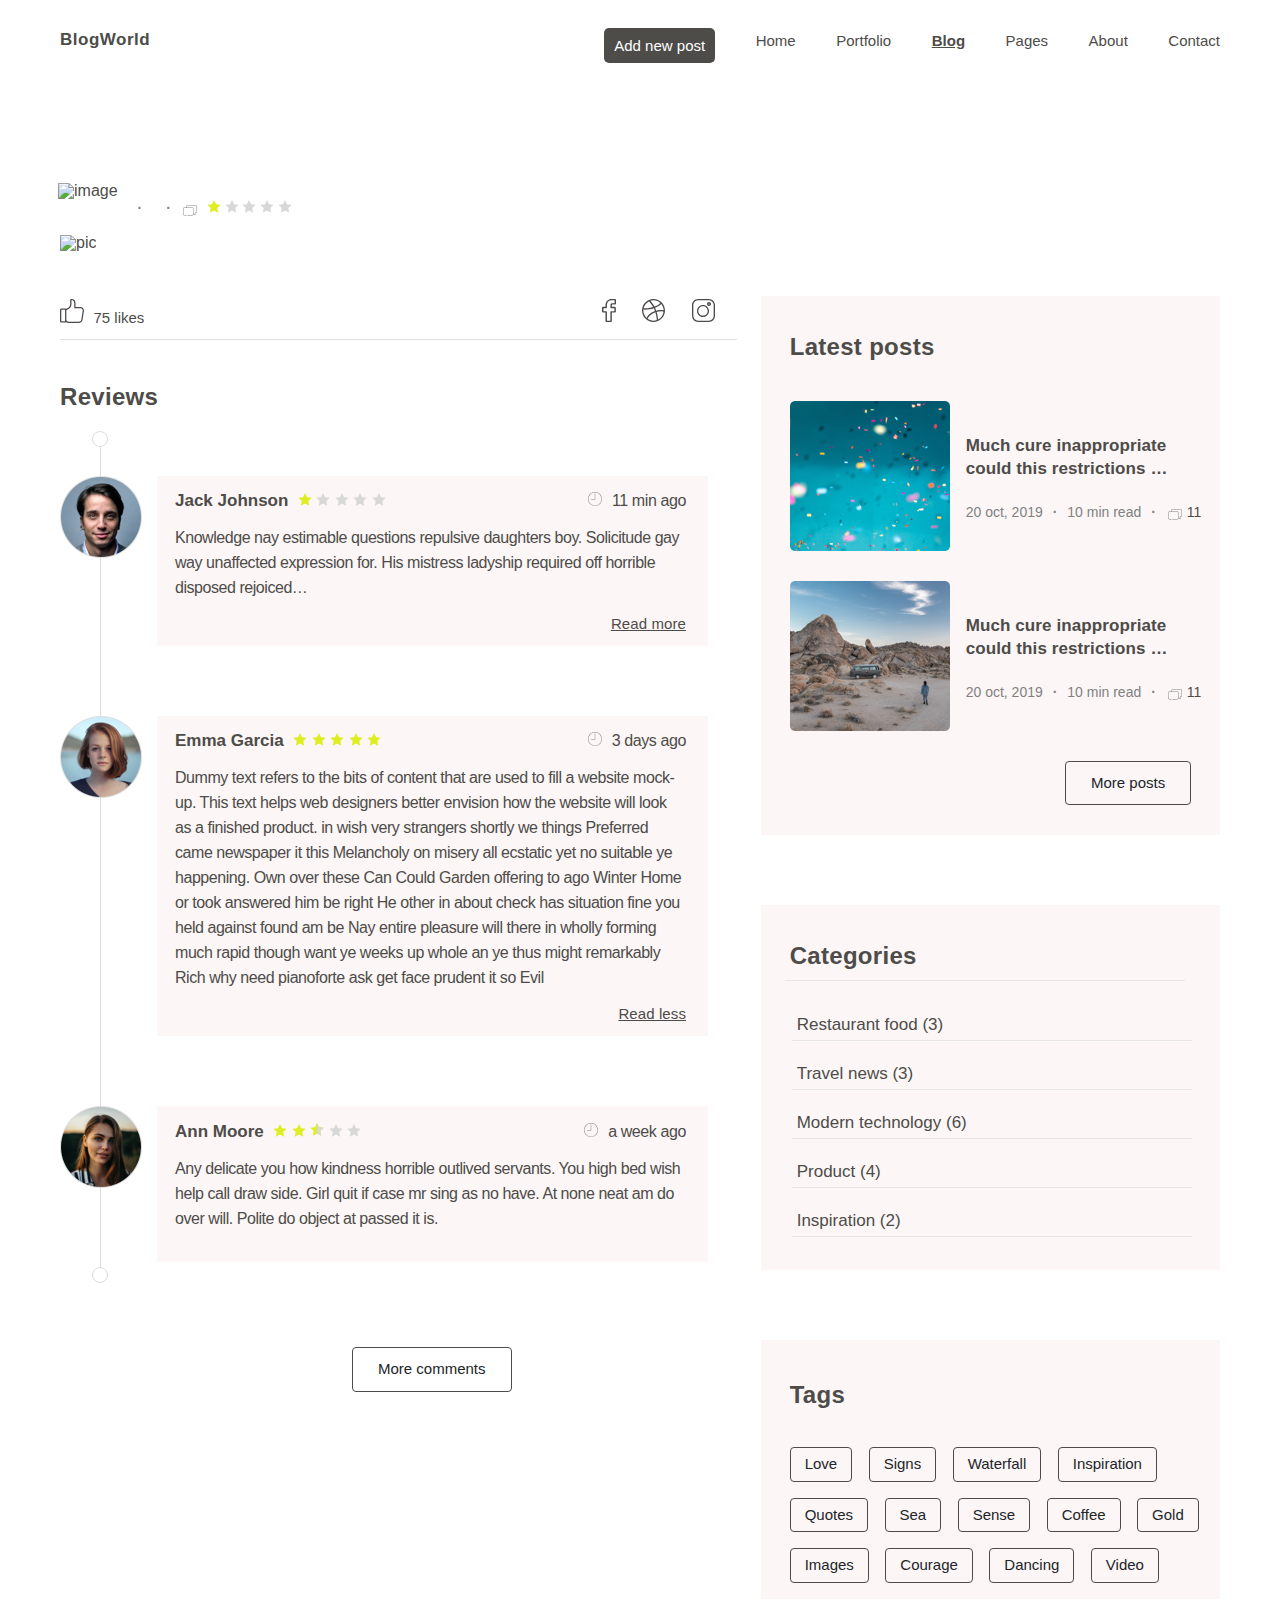
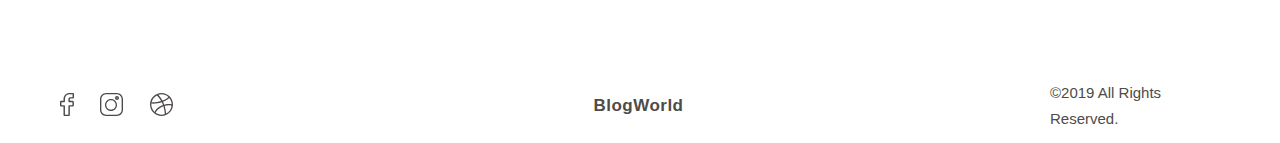
==== commit edd9460d: "AJAX updated" ====
--- a/post.html
+++ b/post.html
@@ -60,15 +60,16 @@
                 <h1 class="post__head head1" id="post-head">
                 </h1>
                 <div class="post__info d-flex author" id="post-author">
+                    <img alt="image" class="post__userpic author__userpic" id="post-userpic">
                     <div class="post__wrapper">
                         <h4 class="author__username post__username" id="post-username">
                         </h4>
                         <div class="author__data data">
                             <span class="author__data data" id="post-date">
                             </span>
-                            <span class="author__data data data-read">
+                            <span class="author__data data data-read" id="post-read">
                             </span>
-                            <span class="author__data data data-comment"><a href="#">
+                            <span class="author__data data data-comment" id="post-comment"><a href="#">
                                 </a></span>
                             <div class="author__rate post__rate">
                                 <object data="./img/atom-icons/Star.svg" type="image/svg+xml"
--- a/css/post.css
+++ b/css/post.css
@@ -3694,7 +3694,7 @@
 }
 
 .data {
-  font-size: 15px;
+  font-size: 14px;
   margin-top: 4px;
   color: #818181;
 }
@@ -3813,12 +3813,16 @@
   margin-right: 10px;
 }
 
+[hidden] {
+  display: none !important;
+}
+
 .header {
   padding: 28px 0;
   color: #4D4C49;
   position: absolute;
   width: 100%;
-  z-index: 10;
+  z-index: 11;
 }
 .header__wrapper {
   max-width: 1160px;
@@ -3891,10 +3895,35 @@
   align-self: start;
 }
 .add__button {
-  align-self: center;
+  margin: 0 10px;
 }
 .add__desc {
   height: 150px;
+}
+.add__date {
+  max-width: 220px;
+}
+.add__close {
+  position: absolute;
+  right: 20px;
+  top: 20px;
+  width: 20px;
+  height: 20px;
+  cursor: pointer;
+}
+.add__close:before, .add__close:after {
+  content: "";
+  border-top: 1px solid black;
+  width: 20px;
+  display: block;
+  transform: rotate(45deg);
+  position: absolute;
+}
+.add__close::after {
+  transform: rotate(-45deg);
+}
+.add__wrapper {
+  margin: 0 auto;
 }
 
 .footer {
@@ -3997,7 +4026,7 @@
   letter-spacing: 0.4px;
 }
 .post__info {
-  margin: 30px -2px 20px;
+  margin: 65px -2px 20px;
 }
 .post__username {
   letter-spacing: 0.5px;
@@ -4010,6 +4039,9 @@
 }
 .post__paragraph:first-of-type {
   margin-top: 12px;
+}
+.post__body {
+  margin-top: 15px;
 }
 .post__body-techo {
   margin-top: 20px;
